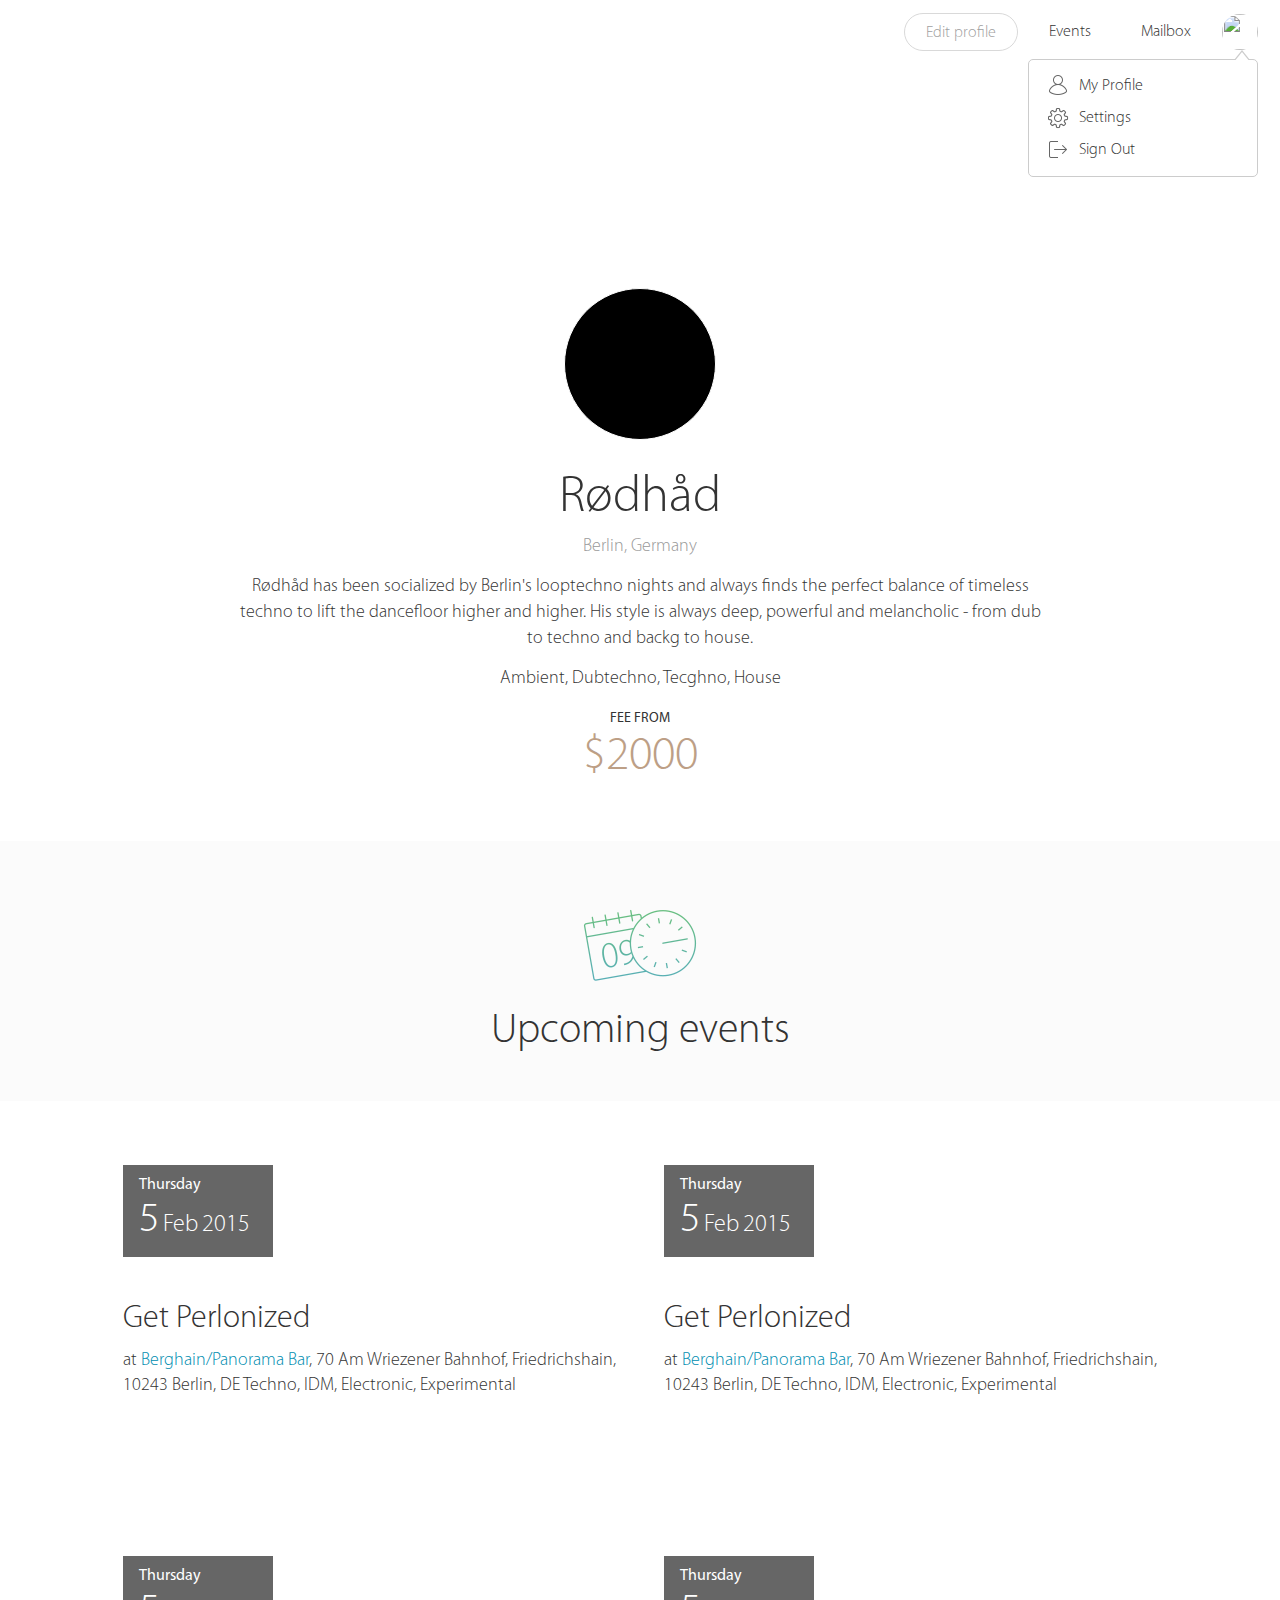
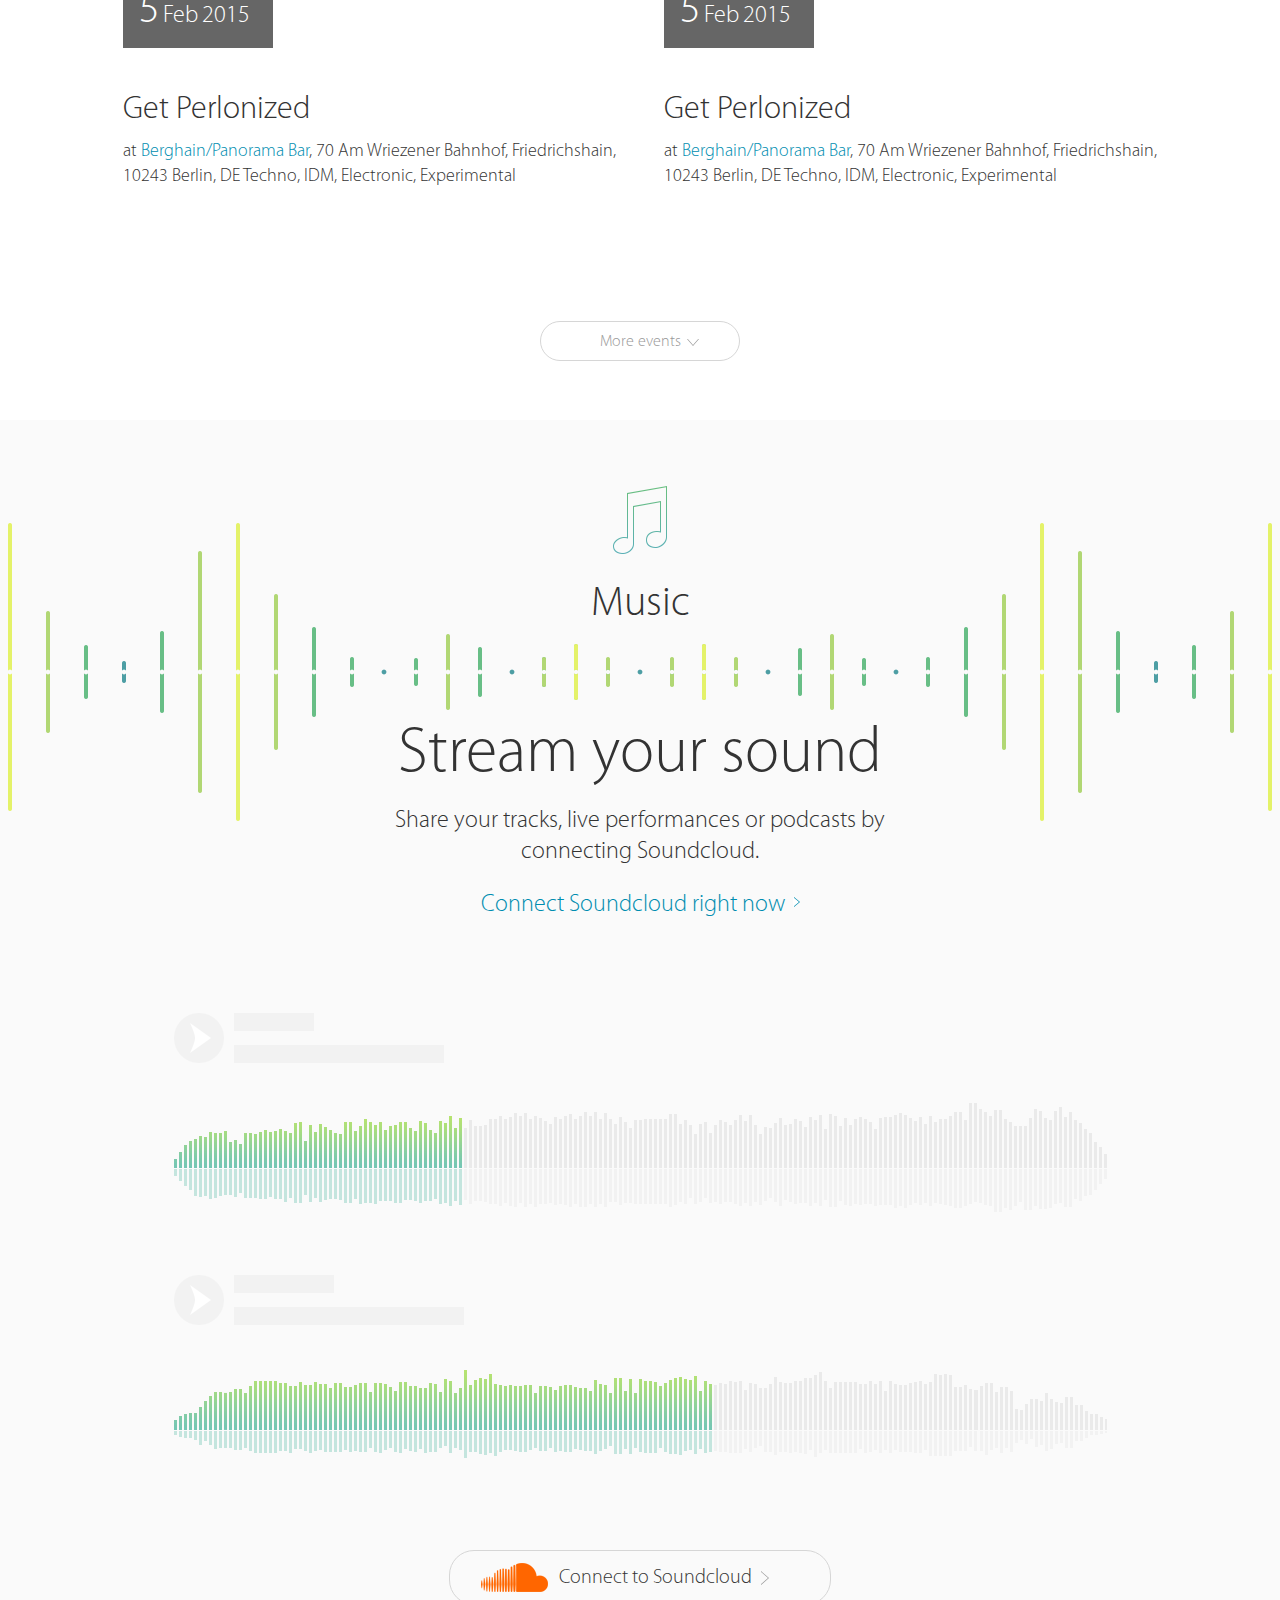
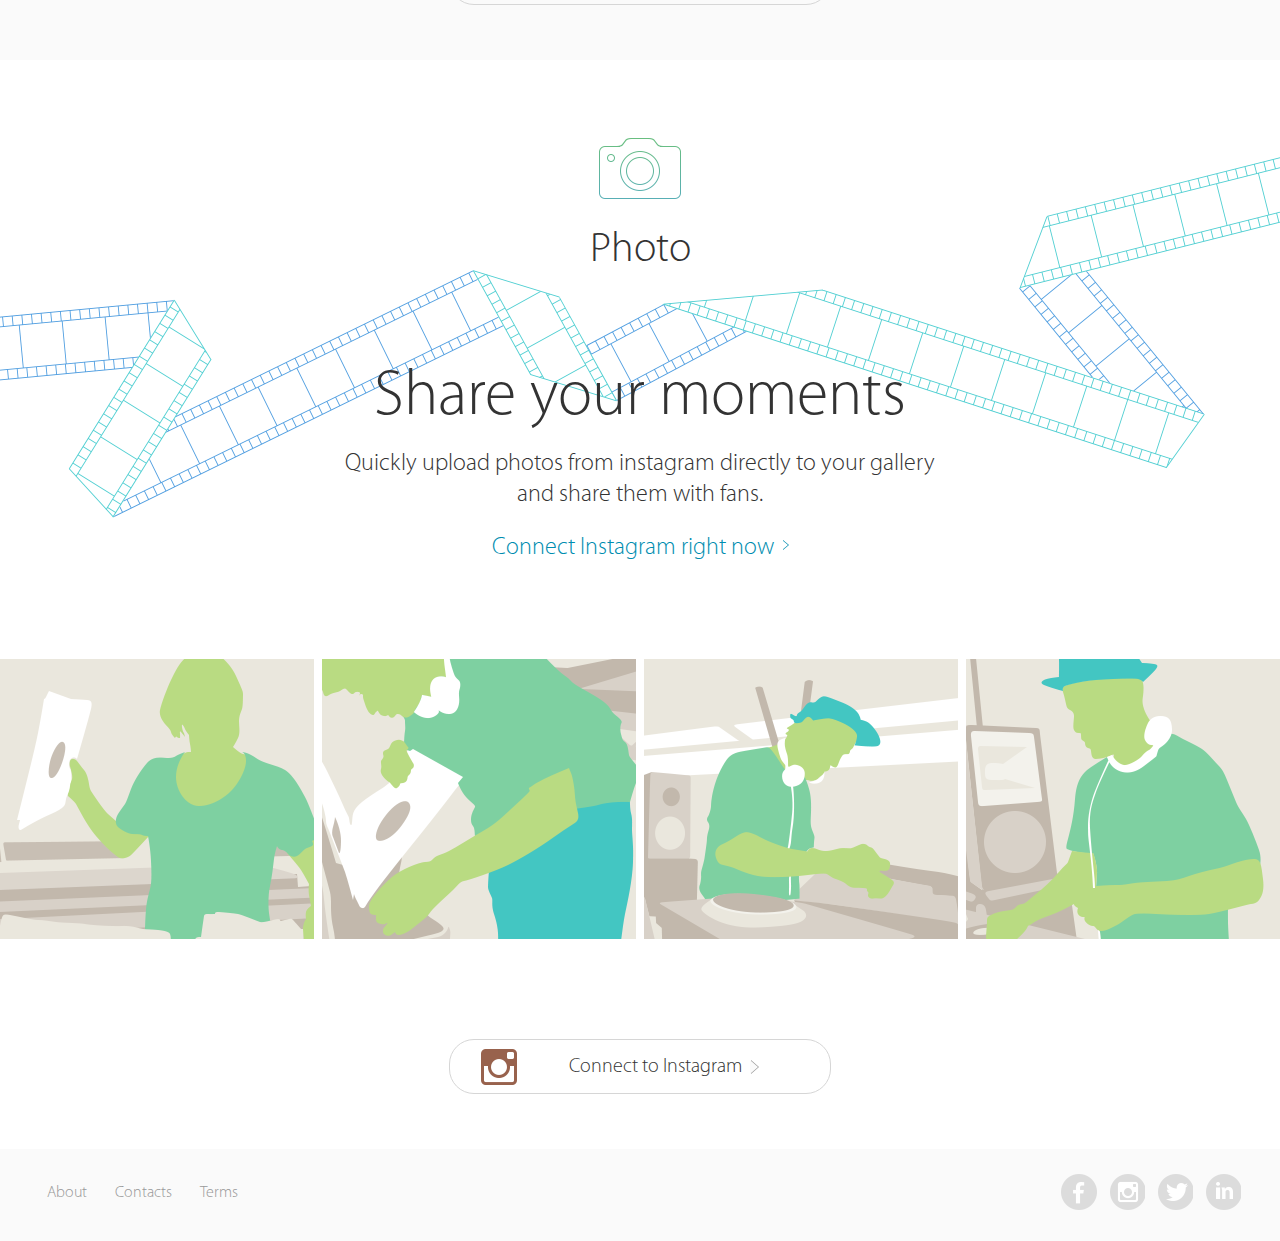
==== profile.html @ 7740e6a6 "Add all files" ====
<!DOCTYPE html>
<html lang="en">
<head>
  <meta charset="utf-8" />
  <meta name="viewport" content="width=device-width, initial-scale=1, maximum-scale=1.0, user-scalable=no" />
  <meta name="apple-mobile-web-app-capable" content="yes" />
  <meta http-equiv="x-ua-compatible" content="IE=edge" />

  <title>Partymaker</title>

  <link rel="stylesheet" href="bower_components/normalize-css/normalize.css" />
  <link rel="stylesheet" href="bower_components/tooltipster/css/tooltipster.css" />
  <link rel="stylesheet" href="bower_components/animate.css/animate.css" />
  <link rel="stylesheet" href="bower_components/jquery-ui/themes/base/jquery-ui.css" />
  <link rel="stylesheet" href="bower_components/slick-carousel/slick/slick.css" />

  <link rel="stylesheet" href="fonts/fonts.css" />
  <link rel="stylesheet" href="css/styles.css" />

  <script src="bower_components/jquery/dist/jquery.min.js"></script>
  <script src="bower_components/tooltipster/js/jquery.tooltipster.min.js"></script>
  <script src="bower_components/jquery-ui/jquery-ui.min.js"></script>
  <script src="bower_components/jquery-ui-touch-punch/jquery.ui.touch-punch.min.js"></script>
  <script src="bower_components/slick-carousel/slick/slick.min.js"></script>
  <script src="vendor/js/jquery.event.move.js"></script>
  <script src="js/jquery.twentytwenty.js"></script>

  <script src="js/checkbox.js"></script>
  <script src="js/partials/profile.js"></script>
  <script src="js/script.js"></script>
</head>
<body>
  <div class="actions actions__profile">
    <a href="#" class="actions__button actions__button--edit">Edit profile</a>
    <a href="#" class="actions__button actions__button--events">Events</a>
    <a href="#" class="actions__button actions__button--mailbox">Mailbox</a>
    <div class="account">
      <a href="#"><img src="http://i.huffpost.com/gen/2233702/images/o-GRUMPY-CAT-facebook.jpg" alt="" class="account__photo" /></a>
      <ul class="account__dropdown">
        <li><a href="#" class="account__dropdown-item my-profile">My Profile</a></li>
        <li><a href="#" class="account__dropdown-item settings">Settings</a></li>
        <li><a href="#" class="account__dropdown-item sign-out">Sign Out</a></li>
      </ul>
    </div>
  </div>
  <div class="profile-cover">
    <img src="http://i.huffpost.com/gen/2233702/images/o-GRUMPY-CAT-facebook.jpg" alt="" class="profile-cover__image" />
    <div class="profile-cover__photo">
      <img src="http://i.huffpost.com/gen/2233702/images/o-GRUMPY-CAT-facebook.jpg" alt="" />
    </div>
  </div>
  <div class="profile__info">
    <div class="name">Rødhåd</div>
    <div class="location">Berlin, Germany</div>
    <div class="description">Rødhåd has been socialized by Berlin's looptechno nights and always finds the perfect balance of timeless techno to lift the dancefloor higher and higher. His style is always deep, powerful and melancholic - from dub to techno and backg to house.</div>
    <div class="genre">Ambient, Dubtechno, Tecghno, House</div>
    <div class="fee">FEE FROM</div>
    <div class="price">$2000</div>
  </div>
  <div class="profile-events">
    <div class="title">Upcoming events</div>
    <div class="listings">
      <div class="listing">
        <div class="listing__cover">
          <img src="https://encrypted-tbn3.gstatic.com/images?q=tbn:ANd9GcT2D_DFuOXOf6hopZV4UORbP1K4Gta04ElCmtM1jOZPs9x3M8cx" alt="" />
          <div class="listing__date">
            <div class="day-name">Thursday</div>
            <div class="date">
              <span class="date__day">5</span>
              <span class="date__month">Feb</span>
              <span class="date__year">2015</span>
            </div>
          </div>
        </div>
        <div class="listing__title">Get Perlonized</div>
        <div class="listing__description">at <a href="#">Berghain/Panorama Bar</a>, 70 Am Wriezener Bahnhof, Friedrichshain, 10243 Berlin, DE Techno, IDM, Electronic, Experimental</div>
      </div>
      <div class="listing">
        <div class="listing__cover">
          <img src="https://encrypted-tbn3.gstatic.com/images?q=tbn:ANd9GcT2D_DFuOXOf6hopZV4UORbP1K4Gta04ElCmtM1jOZPs9x3M8cx" alt="" />
          <div class="listing__date">
            <div class="day-name">Thursday</div>
            <div class="date">
              <span class="date__day">5</span>
              <span class="date__month">Feb</span>
              <span class="date__year">2015</span>
            </div>
          </div>
        </div>
        <div class="listing__title">Get Perlonized</div>
        <div class="listing__description">at <a href="#">Berghain/Panorama Bar</a>, 70 Am Wriezener Bahnhof, Friedrichshain, 10243 Berlin, DE Techno, IDM, Electronic, Experimental</div>
      </div>
      <div class="listing">
        <div class="listing__cover">
          <img src="https://encrypted-tbn3.gstatic.com/images?q=tbn:ANd9GcT2D_DFuOXOf6hopZV4UORbP1K4Gta04ElCmtM1jOZPs9x3M8cx" alt="" />
          <div class="listing__date">
            <div class="day-name">Thursday</div>
            <div class="date">
              <span class="date__day">5</span>
              <span class="date__month">Feb</span>
              <span class="date__year">2015</span>
            </div>
          </div>
        </div>
        <div class="listing__title">Get Perlonized</div>
        <div class="listing__description">at <a href="#">Berghain/Panorama Bar</a>, 70 Am Wriezener Bahnhof, Friedrichshain, 10243 Berlin, DE Techno, IDM, Electronic, Experimental</div>
      </div>
      <div class="listing">
        <div class="listing__cover">
          <img src="https://encrypted-tbn3.gstatic.com/images?q=tbn:ANd9GcT2D_DFuOXOf6hopZV4UORbP1K4Gta04ElCmtM1jOZPs9x3M8cx" alt="" />
          <div class="listing__date">
            <div class="day-name">Thursday</div>
            <div class="date">
              <span class="date__day">5</span>
              <span class="date__month">Feb</span>
              <span class="date__year">2015</span>
            </div>
          </div>
        </div>
        <div class="listing__title">Get Perlonized</div>
        <div class="listing__description">at <a href="#">Berghain/Panorama Bar</a>, 70 Am Wriezener Bahnhof, Friedrichshain, 10243 Berlin, DE Techno, IDM, Electronic, Experimental</div>
      </div>
    </div>
    <a href="#" class="more">More events <i></i></a>
  </div>
  <div class="profile-music profile-music--empty">
    <div class="title">Music</div>
    <div class="soundcloud">
      <img src="images/pictures/cloud-demo.png" alt="" class="soundcloud__demo" />
      <img src="images/pictures/cloud-demo.png" alt="" class="soundcloud__demo" />
      <img src="images/pictures/cloud-demo.png" alt="" class="soundcloud__demo" />
      <a href="#" class="more">More sound <i></i></a>
    </div>
    <div class="cloud">
      <div class="cloud__title">Stream your sound</div>
      <div class="cloud__description">Share your tracks, live performances or podcasts by connecting Soundcloud.</div>
      <a href="#" class="cloud__link">Connect Soundcloud right now</a>
      <div class="cloud__track cloud__track--1"></div>
      <div class="cloud__track cloud__track--2" style="margin-top: 63px;"></div>
      <a href="#" class="connect">Connect to Soundcloud <i></i></a>
    </div>
  </div>
  <div class="profile-photo profile-photo--empty">
    <div class="title">Photo</div>
    <div class="cloud__slider cloud__slider--full">
      <div class="cloud__slider-item"><img src="http://i.huffpost.com/gen/2233702/images/o-GRUMPY-CAT-facebook.jpg" alt=""></div>
      <div class="cloud__slider-item"><img src="https://encrypted-tbn3.gstatic.com/images?q=tbn:ANd9GcT2D_DFuOXOf6hopZV4UORbP1K4Gta04ElCmtM1jOZPs9x3M8cx" alt=""></div>
      <div class="cloud__slider-item"><img src="http://i.huffpost.com/gen/2233702/images/o-GRUMPY-CAT-facebook.jpg" alt=""></div>
      <div class="cloud__slider-item"><img src="https://encrypted-tbn3.gstatic.com/images?q=tbn:ANd9GcT2D_DFuOXOf6hopZV4UORbP1K4Gta04ElCmtM1jOZPs9x3M8cx" alt=""></div>
    </div>
    <div class="cloud">
      <div class="cloud__title">Share your moments</div>
      <div class="cloud__description">Quickly upload photos from instagram directly to your gallery and share them with fans.</div>
      <a href="#" class="cloud__link">Connect Instagram right now</a>
      <div class="cloud__slider">
        <div class="cloud__slider-item"><img src="images/pictures/profile-photo-1.png" alt=""></div>
        <div class="cloud__slider-item"><img src="images/pictures/profile-photo-2.png" alt=""></div>
        <div class="cloud__slider-item"><img src="images/pictures/profile-photo-3.png" alt=""></div>
        <div class="cloud__slider-item"><img src="images/pictures/profile-photo-4.png" alt=""></div>
      </div>
      <a href="#" class="connect">Connect to Instagram <i></i></a>
    </div>
  </div>
  <div class="footer">
    <div class="footer__inner">
      <ul class="footer__nav">
        <li><a href="#">About</a></li>
        <li><a href="#">Contacts</a></li>
        <li><a href="#">Terms</a></li>
      </ul>
      <ul class="footer__socials">
        <li><a href="#" class="social social--facebook"></a></li>
        <li><a href="#" class="social social--instagram"></a></li>
        <li><a href="#" class="social social--twitter"></a></li>
        <li><a href="#" class="social social--linkedin"></a></li>
      </ul>
    </div>
  </div>
</body>
</html>
---- bower_components/tooltipster/css/tooltipster.css ----
/* This is the default Tooltipster theme (feel free to modify or duplicate and create multiple themes!): */
.tooltipster-default {
	border-radius: 5px; 
	border: 2px solid #000;
	background: #4c4c4c;
	color: #fff;
}

/* Use this next selector to style things like font-size and line-height: */
.tooltipster-default .tooltipster-content {
	font-family: Arial, sans-serif;
	font-size: 14px;
	line-height: 16px;
	padding: 8px 10px;
	overflow: hidden;
}

/* This next selector defines the color of the border on the outside of the arrow. This will automatically match the color and size of the border set on the main tooltip styles. Set display: none; if you would like a border around the tooltip but no border around the arrow */
.tooltipster-default .tooltipster-arrow .tooltipster-arrow-border {
	/* border-color: ... !important; */
}


/* If you're using the icon option, use this next selector to style them */
.tooltipster-icon {
	cursor: help;
	margin-left: 4px;
}








/* This is the base styling required to make all Tooltipsters work */
.tooltipster-base {
	padding: 0;
	font-size: 0;
	line-height: 0;
	position: absolute;
	left: 0;
	top: 0;
	z-index: 9999999;
	pointer-events: none;
	width: auto;
	overflow: visible;
}
.tooltipster-base .tooltipster-content {
	overflow: hidden;
}


/* These next classes handle the styles for the little arrow attached to the tooltip. By default, the arrow will inherit the same colors and border as what is set on the main tooltip itself. */
.tooltipster-arrow {
	display: block;
	text-align: center;
	width: 100%;
	height: 100%;
	position: absolute;
	top: 0;
	left: 0;
	z-index: -1;
}
.tooltipster-arrow span, .tooltipster-arrow-border {
	display: block;
	width: 0; 
	height: 0;
	position: absolute;
}
.tooltipster-arrow-top span, .tooltipster-arrow-top-right span, .tooltipster-arrow-top-left span {
	border-left: 8px solid transparent !important;
	border-right: 8px solid transparent !important;
	border-top: 8px solid;
	bottom: -7px;
}
.tooltipster-arrow-top .tooltipster-arrow-border, .tooltipster-arrow-top-right .tooltipster-arrow-border, .tooltipster-arrow-top-left .tooltipster-arrow-border {
	border-left: 9px solid transparent !important;
	border-right: 9px solid transparent !important;
	border-top: 9px solid;
	bottom: -7px;
}

.tooltipster-arrow-bottom span, .tooltipster-arrow-bottom-right span, .tooltipster-arrow-bottom-left span {
	border-left: 8px solid transparent !important;
	border-right: 8px solid transparent !important;
	border-bottom: 8px solid;
	top: -7px;
}
.tooltipster-arrow-bottom .tooltipster-arrow-border, .tooltipster-arrow-bottom-right .tooltipster-arrow-border, .tooltipster-arrow-bottom-left .tooltipster-arrow-border {
	border-left: 9px solid transparent !important;
	border-right: 9px solid transparent !important;
	border-bottom: 9px solid;
	top: -7px;
}
.tooltipster-arrow-top span, .tooltipster-arrow-top .tooltipster-arrow-border, .tooltipster-arrow-bottom span, .tooltipster-arrow-bottom .tooltipster-arrow-border {
	left: 0;
	right: 0;
	margin: 0 auto;
}
.tooltipster-arrow-top-left span, .tooltipster-arrow-bottom-left span {
	left: 6px;
}
.tooltipster-arrow-top-left .tooltipster-arrow-border, .tooltipster-arrow-bottom-left .tooltipster-arrow-border {
	left: 5px;
}
.tooltipster-arrow-top-right span,  .tooltipster-arrow-bottom-right span {
	right: 6px;
}
.tooltipster-arrow-top-right .tooltipster-arrow-border, .tooltipster-arrow-bottom-right .tooltipster-arrow-border {
	right: 5px;
}
.tooltipster-arrow-left span, .tooltipster-arrow-left .tooltipster-arrow-border {
	border-top: 8px solid transparent !important;
	border-bottom: 8px solid transparent !important; 
	border-left: 8px solid;
	top: 50%;
	margin-top: -7px;
	right: -7px;
}
.tooltipster-arrow-left .tooltipster-arrow-border {
	border-top: 9px solid transparent !important;
	border-bottom: 9px solid transparent !important; 
	border-left: 9px solid;
	margin-top: -8px;
}
.tooltipster-arrow-right span, .tooltipster-arrow-right .tooltipster-arrow-border {
	border-top: 8px solid transparent !important;
	border-bottom: 8px solid transparent !important; 
	border-right: 8px solid;
	top: 50%;
	margin-top: -7px;
	left: -7px;
}
.tooltipster-arrow-right .tooltipster-arrow-border {
	border-top: 9px solid transparent !important;
	border-bottom: 9px solid transparent !important; 
	border-right: 9px solid;
	margin-top: -8px;
}


/* Some CSS magic for the awesome animations - feel free to make your own custom animations and reference it in your Tooltipster settings! */

.tooltipster-fade {
	opacity: 0;
	-webkit-transition-property: opacity;
	-moz-transition-property: opacity;
	-o-transition-property: opacity;
	-ms-transition-property: opacity;
	transition-property: opacity;
}
.tooltipster-fade-show {
	opacity: 1;
}

.tooltipster-grow {
	-webkit-transform: scale(0,0);
	-moz-transform: scale(0,0);
	-o-transform: scale(0,0);
	-ms-transform: scale(0,0);
	transform: scale(0,0);
	-webkit-transition-property: -webkit-transform;
	-moz-transition-property: -moz-transform;
	-o-transition-property: -o-transform;
	-ms-transition-property: -ms-transform;
	transition-property: transform;
	-webkit-backface-visibility: hidden;
}
.tooltipster-grow-show {
	-webkit-transform: scale(1,1);
	-moz-transform: scale(1,1);
	-o-transform: scale(1,1);
	-ms-transform: scale(1,1);
	transform: scale(1,1);
	-webkit-transition-timing-function: cubic-bezier(0.175, 0.885, 0.320, 1);
	-webkit-transition-timing-function: cubic-bezier(0.175, 0.885, 0.320, 1.15); 
	-moz-transition-timing-function: cubic-bezier(0.175, 0.885, 0.320, 1.15); 
	-ms-transition-timing-function: cubic-bezier(0.175, 0.885, 0.320, 1.15); 
	-o-transition-timing-function: cubic-bezier(0.175, 0.885, 0.320, 1.15); 
	transition-timing-function: cubic-bezier(0.175, 0.885, 0.320, 1.15);
}

.tooltipster-swing {
	opacity: 0;
	-webkit-transform: rotateZ(4deg);
	-moz-transform: rotateZ(4deg);
	-o-transform: rotateZ(4deg);
	-ms-transform: rotateZ(4deg);
	transform: rotateZ(4deg);
	-webkit-transition-property: -webkit-transform, opacity;
	-moz-transition-property: -moz-transform;
	-o-transition-property: -o-transform;
	-ms-transition-property: -ms-transform;
	transition-property: transform;
}
.tooltipster-swing-show {
	opacity: 1;
	-webkit-transform: rotateZ(0deg);
	-moz-transform: rotateZ(0deg);
	-o-transform: rotateZ(0deg);
	-ms-transform: rotateZ(0deg);
	transform: rotateZ(0deg);
	-webkit-transition-timing-function: cubic-bezier(0.230, 0.635, 0.495, 1);
	-webkit-transition-timing-function: cubic-bezier(0.230, 0.635, 0.495, 2.4); 
	-moz-transition-timing-function: cubic-bezier(0.230, 0.635, 0.495, 2.4); 
	-ms-transition-timing-function: cubic-bezier(0.230, 0.635, 0.495, 2.4); 
	-o-transition-timing-function: cubic-bezier(0.230, 0.635, 0.495, 2.4); 
	transition-timing-function: cubic-bezier(0.230, 0.635, 0.495, 2.4);
}

.tooltipster-fall {
	top: 0;
	-webkit-transition-property: top;
	-moz-transition-property: top;
	-o-transition-property: top;
	-ms-transition-property: top;
	transition-property: top;
	-webkit-transition-timing-function: cubic-bezier(0.175, 0.885, 0.320, 1);
	-webkit-transition-timing-function: cubic-bezier(0.175, 0.885, 0.320, 1.15); 
	-moz-transition-timing-function: cubic-bezier(0.175, 0.885, 0.320, 1.15); 
	-ms-transition-timing-function: cubic-bezier(0.175, 0.885, 0.320, 1.15); 
	-o-transition-timing-function: cubic-bezier(0.175, 0.885, 0.320, 1.15); 
	transition-timing-function: cubic-bezier(0.175, 0.885, 0.320, 1.15); 
}
.tooltipster-fall-show {
}
.tooltipster-fall.tooltipster-dying {
	-webkit-transition-property: all;
	-moz-transition-property: all;
	-o-transition-property: all;
	-ms-transition-property: all;
	transition-property: all;
	top: 0px !important;
	opacity: 0;
}

.tooltipster-slide {
	left: -40px;
	-webkit-transition-property: left;
	-moz-transition-property: left;
	-o-transition-property: left;
	-ms-transition-property: left;
	transition-property: left;
	-webkit-transition-timing-function: cubic-bezier(0.175, 0.885, 0.320, 1);
	-webkit-transition-timing-function: cubic-bezier(0.175, 0.885, 0.320, 1.15); 
	-moz-transition-timing-function: cubic-bezier(0.175, 0.885, 0.320, 1.15); 
	-ms-transition-timing-function: cubic-bezier(0.175, 0.885, 0.320, 1.15); 
	-o-transition-timing-function: cubic-bezier(0.175, 0.885, 0.320, 1.15); 
	transition-timing-function: cubic-bezier(0.175, 0.885, 0.320, 1.15);
}
.tooltipster-slide.tooltipster-slide-show {
}
.tooltipster-slide.tooltipster-dying {
	-webkit-transition-property: all;
	-moz-transition-property: all;
	-o-transition-property: all;
	-ms-transition-property: all;
	transition-property: all;
	left: 0px !important;
	opacity: 0;
}


/* CSS transition for when contenting is changing in a tooltip that is still open. The only properties that will NOT transition are: width, height, top, and left */
.tooltipster-content-changing {
	opacity: 0.5;
	-webkit-transform: scale(1.1, 1.1);
	-moz-transform: scale(1.1, 1.1);
	-o-transform: scale(1.1, 1.1);
	-ms-transform: scale(1.1, 1.1);
	transform: scale(1.1, 1.1);
}
---- fonts/fonts.css ----
@font-face {
  font-family: 'MyriadPro-Semibold';
  src: url('MyriadPro-Semibold/MyriadPro-Semibold.eot?#iefix') format('embedded-opentype'),  
      url('MyriadPro-Semibold/MyriadPro-Semibold.otf')  format('opentype'),
      url('MyriadPro-Semibold/MyriadPro-Semibold.woff') format('woff'), 
      url('MyriadPro-Semibold/MyriadPro-Semibold.ttf')  format('truetype'), 
      url('MyriadPro-Semibold/MyriadPro-Semibold.svg#MyriadPro-Semibold') format('svg');
  font-weight: normal;
  font-style: normal;
}

@font-face {
  font-family: 'MyriadPro-Regular';
  src: url('MyriadPro-Regular/MyriadPro-Regular.eot?#iefix') format('embedded-opentype'),  
      url('MyriadPro-Regular/MyriadPro-Regular.otf')  format('opentype'),
      url('MyriadPro-Regular/MyriadPro-Regular.woff') format('woff'), 
      url('MyriadPro-Regular/MyriadPro-Regular.ttf')  format('truetype'), 
      url('MyriadPro-Regular/MyriadPro-Regular.svg#MyriadPro-Regular') format('svg');
  font-weight: normal;
  font-style: normal;
}

@font-face {
  font-family: 'MyriadPro-Light';
  src: url('MyriadPro-Light/MyriadPro-Light.eot?#iefix') format('embedded-opentype'),  
      url('MyriadPro-Light/MyriadPro-Light.otf')  format('opentype'),
      url('MyriadPro-Light/MyriadPro-Light.woff') format('woff'), 
      url('MyriadPro-Light/MyriadPro-Light.ttf')  format('truetype'), 
      url('MyriadPro-Light/MyriadPro-Light.svg#MyriadPro-Light') format('svg');
  font-weight: normal;
  font-style: normal;
}

@font-face {
  font-family: 'MyriadPro-Bold';
  src: url('MyriadPro-Bold/MyriadPro-Bold.eot?#iefix') format('embedded-opentype'),  
      url('MyriadPro-Bold/MyriadPro-Bold.otf')  format('opentype'),
      url('MyriadPro-Bold/MyriadPro-Bold.woff') format('woff'), 
      url('MyriadPro-Bold/MyriadPro-Bold.ttf')  format('truetype'), 
      url('MyriadPro-Bold/MyriadPro-Bold.svg#MyriadPro-Bold') format('svg');
  font-weight: normal;
  font-style: normal;
}

@font-face {
  font-family: 'MyriadPro-Ultralight';
  src: url('MyriadPro-Ultralight/MyriadPro-Ultralight.eot?#iefix') format('embedded-opentype'),  
      url('MyriadPro-Ultralight/MyriadPro-Ultralight.woff') format('woff'), 
      url('MyriadPro-Ultralight/MyriadPro-Ultralight.ttf')  format('truetype'), 
      url('MyriadPro-Ultralight/MyriadPro-Ultralight.svg#MyriadPro-Ultralight') format('svg');
  font-weight: normal;
  font-style: normal;
}
---- css/styles.css ----
/* Font style variables */
* {
  -webkit-box-sizing: border-box;
  -moz-box-sizing: border-box;
  box-sizing: border-box; }

*:before, *:after {
  -webkit-box-sizing: inherit;
  -moz-box-sizing: inherit;
  box-sizing: inherit; }

html,
body {
  font-size: 13px;
  font-family: "MyriadPro-Regular";
  color: #333;
  height: 100%; }

h1, h2, h3, h4, h5, h6, p {
  font-weight: normal;
  margin: 0; }

a {
  text-decoration: none;
  color: inherit; }

a:hover {
  text-decoration: underline; }

img {
  display: block;
  max-width: 100%;
  border: 0; }

input[type="text"],
input[type="password"],
input[type="email"],
input[type="number"],
input[type="tel"],
button,
input[type="submit"],
input[type="reset"],
textarea {
  border: 0;
  background: transparent;
  border-radius: 0;
  /* Eliminate border-radius on mobile devices */
  padding: 0;
  resize: none;
  width: 100%;
  color: #333; }
  input[type="text"]:focus,
  input[type="password"]:focus,
  input[type="email"]:focus,
  input[type="number"]:focus,
  input[type="tel"]:focus,
  button:focus,
  input[type="submit"]:focus,
  input[type="reset"]:focus,
  textarea:focus {
    outline: none;
    box-shadow: none; }

::-webkit-input-placeholder {
  color: #bbb; }

:-moz-placeholder {
  color: #bbb;
  opacity: 1; }

::-moz-placeholder {
  color: #bbb;
  opacity: 1; }

:-ms-input-placeholder {
  color: #bbb; }

:-moz-ui-invalid:not(output) {
  box-shadow: none; }

.wrapper {
  min-height: 100%;
  height: auto !important;
  padding-bottom: 44px;
  height: 100%; }
  @media (min-width: 768px) {
    .wrapper {
      padding-bottom: 100px; } }
  @media (min-width: 1025px) {
    .wrapper {
      padding-bottom: 110px; } }

@media (min-width: 1025px) {
  .listings {
    padding: 0 92px; } }
@media (min-width: 1440px) {
  .listings {
    padding: 0 116px; } }

.listing {
  text-align: center;
  padding-bottom: 41px;
  font-size: 0; }
  @media (min-width: 768px) {
    .listing {
      float: left;
      width: 50%;
      text-align: left;
      padding-bottom: 0;
      padding: 0 17px; }
      .tabs__content--events .listing {
        min-height: 541px; }
      .tabs__content--artists .listing {
        min-height: 512px; } }
  @media (min-width: 1025px) {
    .listing {
      padding: 0 24px; }
      .listing .tabs__content--events, .tabs__content--artists .listing {
        min-height: 540px; } }
  @media (min-width: 1440px) {
    .tabs__content--artists .listing {
      width: 25%; } }
  .listing .listing__cover {
    position: relative;
    height: 280px;
    overflow: hidden; }
    .listing .listing__cover img {
      width: 100%;
      height: auto;
      position: absolute;
      z-index: 0; }
    @media (min-width: 768px) {
      .listing .listing__cover {
        height: 180px; } }
    .listing .listing__cover .listing__date {
      z-index: 1;
      background: rgba(0, 0, 0, 0.6);
      position: absolute;
      font-size: 16px;
      color: #fff;
      left: 0;
      bottom: 24px;
      padding: 11px 16px;
      text-align: left;
      min-width: 150px; }
      @media (min-width: 1440px) {
        .listing .listing__cover .listing__date {
          font-size: 14px; } }
      .listing .listing__cover .listing__date .date {
        font-family: "MyriadPro-Light"; }
        .listing .listing__cover .listing__date .date .date__day {
          font-size: 42px; }
        .listing .listing__cover .listing__date .date .date__month,
        .listing .listing__cover .listing__date .date .date__year {
          font-size: 24px; }
  .listing .listing__title {
    font-size: 32px;
    font-family: "MyriadPro-Light";
    padding: 19px 0 0; }
    @media (min-width: 1440px) {
      .listing .listing__title {
        font-size: 42px; } }
  .listing .listing__description {
    font-size: 18px;
    font-family: "MyriadPro-Light";
    padding: 11px 20px;
    line-height: 25px; }
    .listing .listing__description a {
      color: #008db0; }
    @media (min-width: 768px) {
      .listing .listing__description {
        padding: 11px 0; } }
  .listing .listing__fee {
    font-size: 14px;
    text-transform: uppercase;
    color: #666;
    margin-top: 10px; }
  .listing .listing__price {
    display: block;
    font-size: 30px;
    font-family: "MyriadPro-Light";
    color: #bd9f86; }
  .listing .listing__button {
    display: inline-block;
    color: #fff;
    font-size: 18px;
    background: #68be80;
    -webkit-border-radius: 25px;
    -moz-border-radius: 25px;
    -ms-border-radius: 25px;
    border-radius: 25px;
    padding: 0 24px;
    height: 42px;
    line-height: 42px;
    margin-top: 16px; }
  .listing .listibg__available {
    color: #f69100;
    font-size: 18px;
    font-family: "MyriadPro-Light";
    margin-top: 20px; }
    .listing .listibg__available:before {
      display: inline-block;
      content: "";
      background: url("../images/icons/icon-clock.png") no-repeat;
      width: 13px;
      height: 12px;
      margin-right: 10px; }

.form__line {
  border-bottom: 1px solid transparent;
  border-top: 1px solid transparent;
  position: relative; }
  .form__line.animate-1 {
    -webkit-animation-duration: 1s; }
  .form__line.animate-2 {
    -webkit-animation-duration: 1.5s; }
  .form__line.animate-3 {
    -webkit-animation-duration: 2s; }
  .form__line.animate-4 {
    -webkit-animation-duration: 2.5s; }
  .form__line.animate-5 {
    -webkit-animation-duration: 3s; }
  .form__line .form__line-inner {
    padding: 0 15px;
    height: 76px;
    display: table;
    width: 100%;
    font-family: "MyriadPro-Light";
    max-width: 780px;
    margin: 0 auto;
    position: relative; }
    .form__line .form__line-inner:before {
      content: "";
      display: block;
      height: 1px;
      background: #d6d6d6;
      width: 100%;
      left: 0;
      top: -2px;
      position: absolute; }
    @media (min-width: 768px) {
      .form__line .form__line-inner {
        height: 101px;
        padding: 0; } }
  .form__line:last-of-type .form__line-inner:after {
    content: "";
    display: block;
    height: 1px;
    background: #d6d6d6;
    width: 100%;
    left: 0;
    bottom: 1px;
    position: absolute; }
  .form__line--range .form__line-inner {
    display: block;
    padding-top: 20px; }
    .form__line--range .form__line-inner .form__section {
      display: block;
      width: 100%;
      padding: 0; }
    .form__line--range .form__line-inner .form__range {
      margin-top: 20px;
      width: 100%; }
    .form__line--range .form__line-inner .range-labels {
      margin-top: 20px;
      padding-bottom: 15px;
      font-size: 14px; }
      .form__line--range .form__line-inner .range-labels::after {
        clear: both;
        content: "";
        display: table; }
      .form__line--range .form__line-inner .range-labels .range-label--left {
        float: left;
        display: block; }
      .form__line--range .form__line-inner .range-labels .range-label--right {
        float: right;
        display: block; }
      .form__line--range .form__line-inner .range-labels .currency {
        color: #70cb97; }
        @media (min-width: 768px) {
          .form__line--range .form__line-inner .range-labels .currency {
            color: #333; } }
  @media (min-width: 768px) {
    .form__line--range .form__line-inner {
      display: table;
      padding-top: 0; }
      .form__line--range .form__line-inner .form__section {
        display: table-cell; }
        .form__line--range .form__line-inner .form__section--label {
          width: 38%; }
        .form__line--range .form__line-inner .form__section--input {
          padding-top: 27px; } }
  .form__line .tooltip {
    position: absolute;
    right: 16px; }
    @media (min-width: 768px) {
      .form__line .tooltip {
        position: relative;
        right: 0;
        top: 3px;
        margin-left: 10px; } }
  .form__line .form__section {
    display: table-cell;
    vertical-align: middle; }
    .form__line .form__section--label {
      width: 33.4%;
      padding-right: 10px; }
      @media (min-width: 768px) {
        .form__line .form__section--label {
          width: 38%; } }
    .form__line .form__section--input {
      width: 60%;
      padding-right: 20px; }
    .form__line .form__section--done {
      width: 6.6%; }
      @media (min-width: 768px) {
        .form__line .form__section--done {
          width: 2%; } }
  .form__line .form__label {
    color: #666;
    text-transform: uppercase; }
    @media (min-width: 768px) {
      .form__line .form__label {
        font-size: 14px; }
        .form__line .form__label[for="phone"], .form__line .form__label[for="email"], .form__line .form__label[for="password"] {
          padding: 20px 0 20px 60px; }
        .form__line .form__label[for="phone"] {
          background: url("../images/icons/icon-phone.png") no-repeat 10px 38%; }
          .form__line .form__label[for="phone"]:after {
            content: " number"; }
        .form__line .form__label[for="email"] {
          background: url("../images/icons/icon-envelope.png") no-repeat 3px 47%; }
        .form__line .form__label[for="password"] {
          background: url("../images/icons/icon-lock.png") no-repeat 7px 46%; } }
  .form__line .form__input {
    font-size: 17px;
    font-family: "MyriadPro-Ultralight"; }
    @media (min-width: 768px) {
      .form__line .form__input {
        font-size: 32px; } }
  .form__line .form__done {
    width: 18px;
    height: 18px;
    background: url("../images/icons/icon-done-2x.png") no-repeat;
    background-size: 18px 18px;
    display: none; }
    @media (min-width: 768px) {
      .form__line .form__done {
        width: 30px;
        height: 30px;
        background: url("../images/icons/icon-done-768.png") no-repeat; } }
  .form__line .form__error {
    color: #fff;
    font-size: 11px;
    display: none; }
  .form__line--hightlight {
    box-shadow: 0px 0px 15px 0px rgba(0, 0, 0, 0.09);
    border-bottom: 1px solid #d6d6d6;
    border-top: 1px solid #d6d6d6;
    z-index: 1; }
    .form__line--hightlight .form__line-inner:before,
    .form__line--hightlight .form__line-inner:after {
      display: none !important; }
  .form__line--error {
    background: #e62f17;
    border-bottom: 1px solid #e62f17;
    border-top: 1px solid #e62f17; }
    .form__line--error .form__line-inner:before,
    .form__line--error .form__line-inner:after {
      display: none !important; }
    .form__line--error .form__label {
      color: #fff; }
      @media (min-width: 768px) {
        .form__line--error .form__label[for="phone"] {
          background: url("../images/icons/icon-phone-white.png") no-repeat 10px 38%; }
        .form__line--error .form__label[for="email"] {
          background: url("../images/icons/icon-envelope-white.png") no-repeat 3px 47%; }
        .form__line--error .form__label[for="password"] {
          background: url("../images/icons/icon-lock-white.png") no-repeat 7px 46%; } }
    .form__line--error .form__error {
      display: block; }
      @media (min-width: 768px) {
        .form__line--error .form__error {
          font-size: 24px; } }
    .form__line--error .tooltip {
      background: url("../images/icons/icon-help-2x-white.png") no-repeat;
      background-size: 18px 18px; }
      @media (min-width: 768px) {
        .form__line--error .tooltip {
          background-size: 100% 100%; } }
    @media (min-width: 768px) {
      .form__line--error ::-webkit-input-placeholder {
        color: transparent; }
      .form__line--error :-moz-placeholder {
        color: transparent; }
      .form__line--error ::-moz-placeholder {
        color: transparent; }
      .form__line--error :-ms-input-placeholder {
        color: transparent; }
      .form__line--error .form__error {
        position: absolute;
        top: 38px;
        z-index: 0; }
      .form__line--error .form__input {
        position: relative;
        z-index: 1; }
      .form__line--error .form__input:focus + .form__error {
        display: none; } }
  .form__line--done .form__done {
    display: block; }
  .form__line--done .tooltip {
    display: none; }
    @media (min-width: 768px) {
      .form__line--done .tooltip {
        display: inline-block; } }

.form__file {
  cursor: pointer;
  position: relative;
  display: inline-block;
  vertical-align: top; }
  .form__file .form__file-hidden {
    position: absolute;
    height: 100%;
    width: 100%;
    overflow: hidden;
    left: 0; }
    .form__file .form__file-hidden input {
      position: absolute;
      left: 0;
      top: 0;
      width: 100%;
      height: 100%;
      transform: scale(20);
      letter-spacing: 10em;
      /* IE 9 fix */
      -ms-transform: scale(20);
      /* IE 9 fix */
      opacity: 0;
      cursor: pointer; }

.form__range {
  border: 0;
  border-radius: 0;
  height: 2px;
  background: #bbb; }
  .form__range .ui-slider-handle {
    -webkit-border-radius: 50%;
    -moz-border-radius: 50%;
    -ms-border-radius: 50%;
    border-radius: 50%;
    width: 20px;
    height: 20px;
    border: 1px solid #70cb97;
    background: #fff;
    top: -9px;
    touch-action: auto; }
    .form__range .ui-slider-handle:focus {
      outline: none; }
  .form__range .ui-slider-range {
    background: #70cb97; }

.checkbox {
  display: inline-block;
  vertical-align: top; }
  .checkbox .checkbox__control {
    width: 18px;
    height: 18px;
    background: url("../images/controls/checkbox-2x.png") no-repeat 0 -19px;
    background-size: 18px auto;
    overflow: hidden;
    display: inline-block;
    vertical-align: middle;
    margin: 0 7px 0 1px;
    cursor: pointer; }
    .checkbox .checkbox__control--checked {
      background-position: 0 0; }
    .checkbox .checkbox__control input {
      margin-left: -100px; }
    @media (min-width: 768px) {
      .checkbox .checkbox__control {
        width: 30px;
        height: 30px;
        background-size: 30px auto;
        background-position: 0 -33px; }
        .checkbox .checkbox__control--checked {
          background-position: 0 0; } }
  .checkbox .checkbox__label {
    display: inline-block;
    vertical-align: middle;
    font-size: 17px; }

.form__input.selectize-control {
  height: 78px; }
  @media (min-width: 768px) {
    .form__input.selectize-control {
      height: 100px; } }
  .form__input.selectize-control .selectize-input {
    height: 98%;
    line-height: 78px;
    padding: 0;
    font-size: 17px;
    border: 0;
    border-radius: 0;
    box-shadow: none;
    background: transparent; }
    .form__input.selectize-control .selectize-input.input-active {
      background: transparent; }
    @media (min-width: 768px) {
      .form__input.selectize-control .selectize-input {
        height: 99.4%;
        font-size: 32px;
        line-height: 100px; } }
    .form__input.selectize-control .selectize-input:after {
      display: none; }
    .form__input.selectize-control .selectize-input input {
      font-size: 17px; }
      @media (min-width: 768px) {
        .form__input.selectize-control .selectize-input input {
          font-size: 32px; } }
    .form__input.selectize-control .selectize-input.input-active {
      width: 112%; }
  .form__input.selectize-control .selectize-dropdown {
    padding: 11px 0;
    width: 208% !important;
    margin-left: -72%; }
    @media (min-width: 768px) {
      .form__input.selectize-control .selectize-dropdown {
        margin: 1px 0 0 -46px;
        width: 127% !important; } }
    .form__input.selectize-control .selectize-dropdown .selectize-dropdown-content {
      max-height: 117px; }
      @media (min-width: 768px) {
        .form__input.selectize-control .selectize-dropdown .selectize-dropdown-content {
          max-height: 200px; } }
    .form__input.selectize-control .selectize-dropdown .option {
      padding: 13px 46px; }

.sign-up {
  padding-bottom: 46px; }
  @media (min-width: 768px) {
    .sign-up {
      padding: 0; } }
  .sign-up--step-active {
    display: block; }

.header--sign-up {
  position: relative;
  padding: 10px;
  border-bottom: 1px solid #d6d6d6; }
  @media (min-width: 768px) {
    .header--sign-up {
      padding: 10px 15px; } }
  @media (min-width: 1025px) {
    .header--sign-up {
      width: 82%;
      margin: 0 auto;
      padding: 10px 0; } }
  .header--sign-up .cancel {
    font-family: "MyriadPro-Light";
    font-size: 18px;
    color: #000;
    position: absolute;
    height: 100%;
    opacity: .27; }
    @media (min-width: 768px) {
      .header--sign-up .cancel {
        font-size: 16px;
        font-family: "MyriadPro-Light";
        height: 40px;
        line-height: 40px; } }
  .header--sign-up p {
    text-align: center;
    font-size: 18px;
    font-family: "MyriadPro-Light"; }
    @media (min-width: 768px) {
      .header--sign-up p {
        font-size: 16px;
        height: 40px;
        line-height: 40px; } }

.sign-up__title {
  text-align: center;
  font-size: 30px;
  font-family: "MyriadPro-Light";
  margin-top: 30px; }
  @media (min-width: 768px) {
    .sign-up__title {
      font-size: 52px;
      margin: 30px 40px 0; } }

.sign-up__description {
  text-align: center;
  font-size: 14px;
  font-family: "MyriadPro-Light"; }
  @media (min-width: 768px) {
    .sign-up__description {
      font-size: 16px;
      color: #666;
      margin: 0 40px; } }

.footer--sign-up {
  border-top: 1px solid #a8a8a8;
  background: #f9f9f9;
  text-align: right;
  padding: 10px;
  position: relative;
  height: 44px;
  z-index: -1;
  margin-top: -44px; }
  @media (min-width: 768px) {
    .footer--sign-up {
      padding: 18px 40px;
      border: 0;
      height: 100px;
      margin-top: -100px; } }
  @media (min-width: 1025px) {
    .footer--sign-up {
      padding: 25px 9%;
      height: 110px;
      margin-top: -110px; } }
  .footer--sign-up .pagination {
    color: #008db0;
    font-size: 18px;
    display: block;
    position: absolute;
    font-family: "MyriadPro-Light";
    top: 10px; }
    .footer--sign-up .pagination--next {
      right: 10px; }
      @media (min-width: 768px) {
        .footer--sign-up .pagination--next {
          right: 70px; } }
      @media (min-width: 1025px) {
        .footer--sign-up .pagination--next {
          right: 11%; } }
    .footer--sign-up .pagination--prev {
      left: 10px; }
      @media (min-width: 768px) {
        .footer--sign-up .pagination--prev {
          left: 70px; } }
      @media (min-width: 1025px) {
        .footer--sign-up .pagination--prev {
          left: 11%; } }
    @media (min-width: 768px) {
      .footer--sign-up .pagination {
        color: #999;
        font-size: 16px;
        top: 18px; } }
  .footer--sign-up .pagination__name {
    display: none;
    position: absolute; }
    @media (min-width: 768px) {
      .footer--sign-up .pagination__name {
        color: #008db0;
        font-size: 32px;
        display: block;
        font-family: "MyriadPro-Light";
        top: 40px; }
        .footer--sign-up .pagination__name:after, .footer--sign-up .pagination__name:before {
          content: "";
          display: block;
          position: absolute;
          top: 50%;
          margin-top: -9px; }
        .footer--sign-up .pagination__name--next {
          right: 40px;
          padding-right: 26px; }
          .footer--sign-up .pagination__name--next:before {
            width: 0;
            height: 0;
            border-style: solid;
            border-width: 8.5px 0 8.5px 9px;
            border-color: transparent transparent transparent #008db0;
            right: 0; }
          .footer--sign-up .pagination__name--next:after {
            width: 0;
            height: 0;
            border-style: solid;
            border-width: 8.5px 0 8.5px 9px;
            border-color: transparent transparent transparent #f9f9f9;
            right: 2px; } }
    @media (min-width: 768px) and (min-width: 1025px) {
      .footer--sign-up .pagination__name--next {
        right: 9%; } }
    @media (min-width: 768px) {
        .footer--sign-up .pagination__name--prev {
          padding-left: 26px; }
          .footer--sign-up .pagination__name--prev:before {
            width: 0;
            height: 0;
            border-style: solid;
            border-width: 8.5px 9px 8.5px 0;
            border-color: transparent #008db0 transparent transparent;
            left: 0; }
          .footer--sign-up .pagination__name--prev:after {
            width: 0;
            height: 0;
            border-style: solid;
            border-width: 8.5px 9px 8.5px 0;
            border-color: transparent #f9f9f9 transparent transparent;
            left: 2px; } }
  .footer--sign-up .footer__get-started {
    font-size: 18px;
    color: #008db0;
    display: block;
    position: absolute;
    right: 10px; }
    @media (min-width: 768px) {
      .footer--sign-up .footer__get-started {
        font-size: 26px;
        color: #fff;
        position: absolute;
        right: 5%;
        background: #68be80;
        height: 60px;
        line-height: 60px;
        padding: 0 50px 0 30px;
        -webkit-border-radius: 30px;
        -moz-border-radius: 30px;
        -ms-border-radius: 30px;
        border-radius: 30px; }
        .footer--sign-up .footer__get-started:after, .footer--sign-up .footer__get-started:before {
          content: "";
          display: block;
          position: absolute;
          top: 50%;
          margin-top: -10px; }
        .footer--sign-up .footer__get-started:before {
          width: 0;
          height: 0;
          border-style: solid;
          border-width: 8.5px 0 8.5px 9px;
          border-color: transparent transparent transparent #fff;
          right: 30px; }
        .footer--sign-up .footer__get-started:after {
          width: 0;
          height: 0;
          border-style: solid;
          border-width: 8.5px 0 8.5px 9px;
          border-color: transparent transparent transparent #68be80;
          right: 32px; } }
    @media (min-width: 1025px) {
      .footer--sign-up .footer__get-started {
        right: 9%; } }

.steps {
  text-align: center;
  font-size: 0;
  display: none; }
  .steps .steps__item {
    height: 2px;
    display: inline-block;
    background: #ccc;
    width: 40px;
    margin: 0 2px; }
    .steps .steps__item--active {
      background: #222; }
  @media (min-width: 768px) {
    .steps {
      display: block;
      margin: 137px 0; } }
  @media (min-width: 1025px) {
    .steps {
      margin: 80px 0; } }

.sign-up--step-1 .sign-up__title {
  padding: 0 20px; }
  @media (min-width: 768px) {
    .sign-up--step-1 .sign-up__title {
      margin-top: 90px; } }
  @media (min-width: 1025px) {
    .sign-up--step-1 .sign-up__title {
      margin-top: 53px; } }
.sign-up--step-1 .sign-up__description {
  margin: 20px 35px 30px; }
  @media (min-width: 768px) {
    .sign-up--step-1 .sign-up__description {
      margin: 10px 0 95px; } }
  @media (min-width: 1025px) {
    .sign-up--step-1 .sign-up__description {
      margin: 12px 0 50px; } }
.sign-up--step-1 + .steps {
  margin: 137px 0; }
  @media (min-width: 1025px) {
    .sign-up--step-1 + .steps {
      margin: 50px 0; } }

.sign-up--step-2 .sign-up__title {
  padding: 0 20px; }
  @media (min-width: 768px) {
    .sign-up--step-2 .sign-up__title {
      margin-top: 43px; } }
  @media (min-width: 1025px) {
    .sign-up--step-2 .sign-up__title {
      margin-top: 53px; } }
.sign-up--step-2 .sign-up__description {
  margin: 9px 25px 30px; }
  @media (min-width: 768px) {
    .sign-up--step-2 .sign-up__description {
      margin: 15px 25px 40px; } }
  @media (min-width: 1025px) {
    .sign-up--step-2 .sign-up__description {
      margin-bottom: 49px; } }
.sign-up--step-2 + .steps {
  margin: 32px 0; }
  @media (min-width: 1025px) {
    .sign-up--step-2 + .steps {
      margin: 46px 0; } }

@media (min-width: 1025px) {
  .sign-up--step-3 .sign-up__title {
    margin-top: 52px; } }
@media (min-width: 768px) {
  .sign-up--step-3 .form__line .form__section--label {
    width: 24%; }
  .sign-up--step-3 .form__line .form__section--input {
    width: 76%; } }
.sign-up--step-3 .form__line--genre .form__section {
  vertical-align: top;
  padding-top: 15px; }
  @media (min-width: 768px) {
    .sign-up--step-3 .form__line--genre .form__section {
      padding-top: 35px; } }
.sign-up--step-3 .form__line--genre .checkbox {
  margin-bottom: 13px;
  font-family: "MyriadPro-Light";
  color: rgba(0, 0, 0, 0.87);
  display: block; }
  @media (min-width: 768px) {
    .sign-up--step-3 .form__line--genre .checkbox {
      display: inline-block;
      width: 30%;
      font-size: 0; }
      .sign-up--step-3 .form__line--genre .checkbox .checkbox__label {
        font-size: 16px; } }

.change-cover {
  margin-top: 24px;
  height: 200px;
  background: #202020;
  text-align: center;
  color: #fff;
  font-size: 18px;
  font-family: "MyriadPro-Light";
  position: relative;
  margin-bottom: 100px; }
  @media (min-width: 1025px) {
    .change-cover {
      margin-top: 35px; } }
  .change-cover .change-cover__inner {
    overflow: hidden;
    position: absolute;
    height: 100%;
    width: 100%; }
    .change-cover .change-cover__inner .change-cover__image {
      display: inline-block;
      font-size: 0; }
  @media (min-width: 768px) {
    .change-cover {
      height: 300px; } }
  .change-cover .add-cover {
    border: 1px solid #fff;
    background: #202020 url("../images/icons/icon-camera-small.png") no-repeat 35px 50%;
    -webkit-border-radius: 25px;
    -moz-border-radius: 25px;
    -ms-border-radius: 25px;
    border-radius: 25px;
    padding: 8px 32px 8px 70px;
    top: 57px;
    text-align: left;
    position: absolute;
    display: block;
    left: 50%;
    margin-left: -123px; }
    @media (min-width: 768px) {
      .change-cover .add-cover {
        top: 50%;
        margin-top: -30px; } }
  .change-cover .add-avatar {
    width: 123px;
    height: 123px;
    border: 1px solid #fff;
    background: #202020 url("../images/icons/icon-camera-large.png") no-repeat 50%;
    -webkit-border-radius: 50%;
    -moz-border-radius: 50%;
    -ms-border-radius: 50%;
    border-radius: 50%;
    position: absolute;
    bottom: -62px;
    left: 50%;
    margin-left: -62px;
    overflow: hidden; }
    @media (min-width: 768px) {
      .change-cover .add-avatar {
        width: 150px;
        height: 150px;
        bottom: -75px;
        margin-left: -75px;
        background-image: url("../images/icons/icon-camera-xlarge.png"); } }

@media (min-width: 768px) {
  .genres {
    padding-bottom: 20px; }
    .genres .genres__section {
      border-top: 1px solid #d6d6d6;
      margin-top: 20px;
      padding-top: 30px;
      margin-right: 16px; }
      .genres .genres__section--visible {
        border: 0;
        margin: 0;
        padding: 0; } }
.genres .genres__section {
  position: relative;
  display: none; }
  .genres .genres__section--visible {
    display: block; }
.genres .genres__more {
  display: block;
  border: 1px solid #d6d6d6;
  -webkit-border-radius: 20px;
  -moz-border-radius: 20px;
  -ms-border-radius: 20px;
  border-radius: 20px;
  text-align: center;
  height: 38px;
  line-height: 38px;
  margin-bottom: 10px;
  width: 230px;
  margin-left: -70px; }
  .genres .genres__more:after {
    content: "More Genres";
    font-size: 14px;
    font-family: "MyriadPro-Light"; }
  @media (min-width: 768px) {
    .genres .genres__more {
      width: 30px;
      height: 30px;
      margin: 0;
      line-height: 30px;
      position: absolute;
      top: 36px;
      right: 20px; }
      .genres .genres__more:after, .genres .genres__more:before {
        content: "";
        position: absolute;
        left: 50%;
        margin-left: -5px;
        top: 50%; }
      .genres .genres__more:after {
        width: 0;
        height: 0;
        border-style: solid;
        border-width: 6px 5px 0 5px;
        border-color: #666 transparent transparent transparent;
        margin-top: -2px;
        z-index: 0; }
      .genres .genres__more:before {
        width: 0;
        height: 0;
        border-style: solid;
        border-width: 6px 5px 0 5px;
        border-color: #fff transparent transparent transparent;
        margin-top: -3px;
        z-index: 1; }
      .genres .genres__more--active:after {
        width: 0;
        height: 0;
        border-style: solid;
        border-width: 0 5px 6px 5px;
        border-color: transparent transparent #666 transparent;
        margin-top: -4px; }
      .genres .genres__more--active:before {
        width: 0;
        height: 0;
        border-style: solid;
        border-width: 0 5px 6px 5px;
        border-color: transparent transparent #fff transparent;
        margin-top: -3px; } }

.socials::after {
  clear: both;
  content: "";
  display: table; }
@media (min-width: 1025px) {
  .socials {
    display: table; } }
.socials .social {
  background-color: #f9f9f9;
  background-repeat: no-repeat;
  padding: 101px 28px 17px;
  margin-bottom: 4px;
  display: block;
  text-align: center;
  font-family: "MyriadPro-Light";
  transition: background-color .5s ease; }
  .socials .social:hover {
    text-decoration: none;
    background-color: #f4f4f4; }
  @media (min-width: 768px) {
    .socials .social {
      padding: 35px 30px 44px 38%;
      text-align: left;
      margin-bottom: 4px; } }
  @media (min-width: 1025px) {
    .socials .social {
      padding: 153px 28px 17px;
      text-align: center;
      display: table-cell;
      width: 33.5%;
      border-right: 5px solid #fff; }
      .socials .social:last-child {
        border: 0; } }
  .socials .social--soundcloud {
    background-image: url("../images/icons/icon-soundcloud-2x.png");
    background-size: 101px 44px;
    background-position: 50% 31px; }
    @media (min-width: 768px) {
      .socials .social--soundcloud {
        background-size: 142px 61px;
        background-position: 78px 48%; } }
    @media (min-width: 1025px) {
      .socials .social--soundcloud {
        background-position: 51% 53px; } }
  .socials .social--facebook {
    background-image: url("../images/icons/icon-facebook-2x.png");
    background-size: 62px 62px;
    background-position: 50% 20px; }
    @media (min-width: 768px) {
      .socials .social--facebook {
        background-size: 86px 86px;
        background-position: 106px 48%; } }
    @media (min-width: 1025px) {
      .socials .social--facebook {
        background-position: 50% 40px; } }
  .socials .social--instagramm {
    background-image: url("../images/icons/icon-instagram-2x.png");
    background-size: 62px 62px;
    background-position: 50% 22px; }
    @media (min-width: 768px) {
      .socials .social--instagramm {
        background-size: 86px 86px;
        background-position: 106px 47%; } }
    @media (min-width: 1025px) {
      .socials .social--instagramm {
        background-position: 50% 41px; } }
  .socials .social .social__name {
    font-size: 24px;
    position: relative;
    display: inline-block; }
    @media (min-width: 768px) {
      .socials .social .social__name {
        font-size: 32px; } }
    .socials .social .social__name .social__connected {
      display: none;
      background: #70cb97 url("../images/icons/icon-connected.png") no-repeat 7px 50%;
      padding: 2px 8px 2px 24px;
      font-size: 12px;
      font-family: "MyriadPro-Regular";
      color: #fff;
      -webkit-border-radius: 15px;
      -moz-border-radius: 15px;
      -ms-border-radius: 15px;
      border-radius: 15px;
      position: absolute;
      top: -2px;
      right: -100px; }
      @media (min-width: 768px) {
        .socials .social .social__name .social__connected {
          display: block; } }
  .socials .social .social__description {
    font-size: 16px;
    display: block;
    margin-top: 8px; }
    @media (min-width: 768px) {
      .socials .social .social__description {
        font-size: 18px; } }
    @media (min-width: 1025px) {
      .socials .social .social__description {
        margin: 13px 20px 27px; } }

.social__info {
  margin: 30px 22px;
  text-align: center;
  font-size: 14px;
  font-family: "MyriadPro-Light";
  color: #999; }
  @media (min-width: 768px) {
    .social__info {
      font-size: 16px; } }
  @media (min-width: 1025px) {
    .social__info {
      margin-top: 19px; } }

.actions {
  padding: 32px 4px 0;
  text-align: center;
  font-size: 0;
  position: absolute;
  top: 0;
  z-index: 2; }
  @media (min-width: 768px) {
    .actions {
      right: 0;
      padding: 13px 4px 0; } }
  .actions .actions__button {
    display: inline-block;
    margin: 0 6px;
    height: 32px;
    line-height: 32px;
    font-size: 15px;
    min-width: 92px;
    -webkit-border-radius: 30px;
    -moz-border-radius: 30px;
    -ms-border-radius: 30px;
    border-radius: 30px; }
    @media (min-width: 768px) {
      .actions .actions__button {
        font-size: 16px;
        height: 38px;
        line-height: 38px;
        padding: 0 19px;
        min-width: 0; } }
    .actions .actions__button--agency {
      color: #fff;
      background: #68be80; }
    .actions .actions__button--artist {
      background: #fff; }
    .actions .actions__button--login {
      border: 1px solid #fff;
      color: #fff; }

.cover-slider {
  height: 344px;
  position: relative;
  color: #fff;
  overflow: hidden; }
  @media (min-width: 768px) {
    .cover-slider {
      height: 284px; } }
  @media (min-width: 1440px) {
    .cover-slider {
      height: 402px; } }
  .cover-slider .slick-track {
    height: 344px; }
    @media (min-width: 768px) {
      .cover-slider .slick-track {
        height: 284px; } }
    @media (min-width: 1440px) {
      .cover-slider .slick-track {
        height: 402px; } }
    .cover-slider .slick-track img {
      position: absolute;
      min-width: 100%;
      width: auto;
      height: auto;
      max-width: none;
      z-index: 0;
      min-height: 100%; }
  .cover-slider .slick-dots {
    position: absolute;
    bottom: 0;
    list-style: none;
    margin: 0;
    padding: 0;
    text-align: center;
    z-index: 2;
    width: 100%;
    height: 10px;
    bottom: 27px; }
    @media (min-width: 768px) {
      .cover-slider .slick-dots {
        bottom: 22px; } }
    @media (min-width: 1440px) {
      .cover-slider .slick-dots {
        bottom: 26px; } }
    .cover-slider .slick-dots li {
      display: inline-block;
      border: 2px solid transparent;
      text-indent: -9999px;
      width: 10px;
      height: 10px;
      -webkit-border-radius: 50%;
      -moz-border-radius: 50%;
      -ms-border-radius: 50%;
      border-radius: 50%;
      margin: 0 10px;
      opacity: .8;
      background: #fff;
      cursor: pointer;
      vertical-align: middle; }
      @media (min-width: 768px) {
        .cover-slider .slick-dots li {
          margin: 0 15px; } }
      .cover-slider .slick-dots li.slick-active {
        opacity: 1;
        background: transparent;
        border: 2px solid #fff; }
        @media (min-width: 768px) {
          .cover-slider .slick-dots li.slick-active {
            width: 14px;
            height: 14px;
            border-width: 1px; } }
  .cover-slider .slide__title,
  .cover-slider .slide_description {
    position: absolute;
    z-index: 1;
    text-align: center;
    width: 100%; }
  .cover-slider .slide__title {
    font-size: 32px;
    font-family: "MyriadPro-Light";
    top: 123px; }
    @media (min-width: 768px) {
      .cover-slider .slide__title {
        font-size: 52px;
        top: 101px; } }
    @media (min-width: 1440px) {
      .cover-slider .slide__title {
        font-size: 72px;
        top: 135px; } }
  .cover-slider .slide_description {
    font-size: 18px;
    top: 213px; }
    @media (min-width: 768px) {
      .cover-slider .slide_description {
        font-size: 20px;
        top: 178px; } }
    @media (min-width: 1440px) {
      .cover-slider .slide_description {
        font-size: 24px;
        top: 231px; } }
  .cover-slider .slick-prev,
  .cover-slider .slick-next {
    position: absolute;
    top: 50%;
    width: 40px;
    height: 94px;
    margin-top: -47px;
    text-indent: -9999px;
    background: url("../images/controls/cover-slider-arrows.png") no-repeat; }
  .cover-slider .slick-prev {
    left: 24px;
    background-position: 0 0; }
  .cover-slider .slick-next {
    right: 24px;
    background-position: 100% 100%; }

.home__title {
  font-size: 14px;
  font-family: "MyriadPro-Light";
  color: #000;
  text-align: center;
  padding: 10px 30px 28px;
  position: relative;
  margin-bottom: 20px; }
  @media (min-width: 768px) {
    .home__title {
      font-size: 16px;
      padding: 13px 0 0;
      margin-bottom: 26px; } }
  @media (min-width: 1440px) {
    .home__title {
      font-size: 18px;
      padding: 19px 0 0;
      margin-bottom: 26px; } }
  .home__title:after {
    display: block;
    content: "";
    height: 1px;
    background: #e0e0e0;
    position: absolute;
    bottom: 0;
    width: 26.25%;
    left: 50%;
    margin-left: -13%; }
    @media (min-width: 768px) {
      .home__title:after {
        display: none; } }

.actions__profile {
  background: #fff;
  padding: 10px 10px 10px 0;
  text-align: right;
  position: relative;
  font-family: "MyriadPro-Light"; }
  @media (min-width: 768px) {
    .actions__profile {
      padding: 13px 22px 13px 0; } }
  .actions__profile .actions__button {
    text-align: center;
    width: auto;
    min-width: 0;
    margin: 0 20px 0 0;
    vertical-align: middle; }
    @media (min-width: 768px) {
      .actions__profile .actions__button {
        margin-right: 12px; } }
    .actions__profile .actions__button--edit {
      border: 1px solid #d9d9d9;
      width: 101px; }
      @media (min-width: 768px) {
        .actions__profile .actions__button--edit {
          width: auto;
          color: #9f9f9f;
          padding: 0 21px; } }
  .actions__profile .account {
    vertical-align: middle;
    display: inline-block;
    position: relative; }
    .actions__profile .account .account__photo {
      width: 36px;
      height: 36px;
      -webkit-border-radius: 50%;
      -moz-border-radius: 50%;
      -ms-border-radius: 50%;
      border-radius: 50%; }
  .actions__profile .account__dropdown {
    background: #fff;
    -webkit-border-radius: 5px;
    -moz-border-radius: 5px;
    -ms-border-radius: 5px;
    border-radius: 5px;
    border: 1px solid #ccc;
    position: absolute;
    width: 230px;
    right: 0px;
    top: 45px;
    padding: 10px 0; }
    .actions__profile .account__dropdown:before, .actions__profile .account__dropdown:after {
      display: block;
      position: absolute;
      content: "";
      right: 7px; }
    .actions__profile .account__dropdown:before {
      width: 0;
      height: 0;
      border-style: solid;
      border-width: 0 8.5px 10px 8.5px;
      border-color: transparent transparent #ccc transparent;
      top: -10px; }
    .actions__profile .account__dropdown:after {
      width: 0;
      height: 0;
      border-style: solid;
      border-width: 0 8.5px 10px 8.5px;
      border-color: transparent transparent #fff transparent;
      top: -8px; }
    .actions__profile .account__dropdown .account__dropdown-item {
      display: block;
      font-family: "MyriadPro-Light";
      font-size: 16px;
      text-align: left;
      height: 32px;
      line-height: 32px;
      background: url("../images/icons/icons-profile.png") no-repeat;
      padding-left: 50px; }
      .actions__profile .account__dropdown .account__dropdown-item.my-profile {
        background-position: 19px 5px; }
      .actions__profile .account__dropdown .account__dropdown-item.settings {
        background-position: 19px -30px; }
      .actions__profile .account__dropdown .account__dropdown-item.sign-out {
        background-position: 19px -67px; }
      .actions__profile .account__dropdown .account__dropdown-item:hover {
        background-color: #fafafa;
        text-decoration: none; }
        .actions__profile .account__dropdown .account__dropdown-item:hover.my-profile {
          background-position: 19px -101px; }
        .actions__profile .account__dropdown .account__dropdown-item:hover.settings {
          background-position: 19px -136px; }
        .actions__profile .account__dropdown .account__dropdown-item:hover.sign-out {
          background-position: 19px -173px; }

.profile-cover {
  height: 200px;
  position: relative; }
  @media (min-width: 768px) {
    .profile-cover {
      height: 300px; } }
  .profile-cover .profile-cover__image {
    width: auto;
    height: 100%;
    min-width: 100%; }
  .profile-cover .profile-cover__photo {
    width: 152px;
    border: 1px solid #fff;
    -webkit-border-radius: 50%;
    -moz-border-radius: 50%;
    -ms-border-radius: 50%;
    border-radius: 50%;
    overflow: hidden;
    height: 152px;
    background: #000;
    position: absolute;
    bottom: -76px;
    left: 50%;
    margin-left: -76px; }
    .profile-cover .profile-cover__photo img {
      width: auto;
      height: 100%; }

.profile__info {
  text-align: center;
  padding: 70px 14px;
  font-family: "MyriadPro-Light";
  font-size: 18px; }
  @media (min-width: 768px) {
    .profile__info {
      padding: 83px 14px 55px; } }
  .profile__info .name {
    font-size: 32px;
    margin-top: 20px; }
    @media (min-width: 768px) {
      .profile__info .name {
        font-size: 52px; } }
  .profile__info .location {
    color: #999;
    margin-top: 7px; }
  .profile__info .description {
    margin-top: 20px;
    line-height: 26px;
    padding: 0 10px; }
    @media (min-width: 768px) {
      .profile__info .description {
        max-width: 840px;
        margin: 16px auto 0; } }
  .profile__info .genre {
    margin-top: 16px; }
  .profile__info .fee {
    font-size: 14px;
    font-family: "MyriadPro-Regular";
    margin-top: 20px; }
  .profile__info .price {
    color: #bd9f86;
    font-size: 30px; }
    @media (min-width: 768px) {
      .profile__info .price {
        font-size: 48px; } }

.profile-events .title {
  text-align: center;
  font-size: 24px;
  font-family: "MyriadPro-Light";
  padding-top: 112px;
  padding-bottom: 13px;
  background: url("../images/icons/icon-events-profile.png") no-repeat 50% 50px #fbfbfb; }
  @media (min-width: 768px) {
    .profile-events .title {
      padding-top: 165px;
      padding-bottom: 44px;
      font-size: 32px;
      background: url("../images/icons/icon-events-profile-middle.png") no-repeat 50% 68px #fbfbfb; } }
  @media (min-width: 1260px) {
    .profile-events .title {
      font-size: 42px; } }
.profile-events .listings::after {
  clear: both;
  content: "";
  display: table; }
@media (min-width: 768px) {
  .profile-events .listings {
    padding: 0 18px;
    max-width: 840px;
    margin: 0 auto; } }
@media (min-width: 1025px) {
  .profile-events .listings {
    padding: 0; } }
@media (min-width: 1260px) {
  .profile-events .listings {
    max-width: 1034px; } }
@media (min-width: 1680px) {
  .profile-events .listings {
    max-width: 1380px; } }
.profile-events .listing {
  padding-bottom: 0;
  margin-top: 31px; }
  @media (min-width: 768px) {
    .profile-events .listing {
      padding: 0 18px;
      margin-top: 0px;
      margin-bottom: 31px;
      min-height: 360px; } }
  @media (min-width: 1025px) {
    .profile-events .listing {
      padding: 0 24px 0 0; }
      .profile-events .listing:nth-child(2n) {
        padding: 0 0 0 24px; } }
  @media (min-width: 1680px) {
    .profile-events .listing {
      width: 33.3%;
      padding: 0 24px 0 0; }
      .profile-events .listing:nth-child(2n) {
        padding: 0 24px 0 24px; }
      .profile-events .listing:nth-child(3n) {
        padding: 0 0 0 24px; } }
.profile-events .more {
  margin: 0 20px; }
  @media (min-width: 768px) {
    .profile-events .more {
      max-width: 200px;
      margin: 38px auto; } }

.more {
  font-size: 16px;
  color: #999;
  border: #d6d6d6 1px solid;
  height: 40px;
  line-height: 40px;
  display: block;
  text-align: center;
  -webkit-border-radius: 25px;
  -moz-border-radius: 25px;
  -ms-border-radius: 25px;
  border-radius: 25px;
  font-family: "MyriadPro-Light";
  clear: both; }
  .more i {
    position: relative;
    top: -5px; }
    .more i:before, .more i:after {
      content: "";
      display: block;
      position: absolute;
      right: -18px; }
    .more i:after {
      width: 0;
      height: 0;
      border-style: solid;
      border-width: 7px 6.5px 0 6.5px;
      border-color: #fff transparent transparent transparent;
      top: 9px; }
    .more i:before {
      width: 0;
      height: 0;
      border-style: solid;
      border-width: 7px 6.5px 0 6.5px;
      border-color: #999 transparent transparent transparent;
      top: 10px; }

.profile-music,
.profile-photo {
  background: #fafafa;
  margin-top: 59px;
  padding-bottom: 55px; }
  .profile-music .title,
  .profile-photo .title {
    text-align: center;
    font-size: 24px;
    font-family: "MyriadPro-Light";
    padding-top: 118px;
    padding-bottom: 36px;
    background: url("../images/icons/icon-music-profile.png") no-repeat 50% 56px; }
    @media (min-width: 768px) {
      .profile-music .title,
      .profile-photo .title {
        font-size: 32px;
        padding-top: 159px;
        background: url("../images/icons/icon-music-profile-middle.png") no-repeat 50% 66px; } }
    @media (min-width: 1260px) {
      .profile-music .title,
      .profile-photo .title {
        font-size: 42px; } }
  .profile-music .cloud,
  .profile-photo .cloud {
    display: none;
    text-align: center;
    font-family: "MyriadPro-Light";
    font-size: 18px;
    margin-top: 95px; }
    @media (min-width: 768px) {
      .profile-music .cloud,
      .profile-photo .cloud {
        margin-top: 49px;
        font-size: 24px; } }
    @media (min-width: 1260px) {
      .profile-music .cloud,
      .profile-photo .cloud {
        margin-top: 43px; } }
    .profile-music .cloud .cloud__title,
    .profile-photo .cloud .cloud__title {
      font-size: 32px; }
      @media (min-width: 768px) {
        .profile-music .cloud .cloud__title,
        .profile-photo .cloud .cloud__title {
          font-size: 52px; } }
      @media (min-width: 1260px) {
        .profile-music .cloud .cloud__title,
        .profile-photo .cloud .cloud__title {
          font-size: 64px; } }
    .profile-music .cloud .cloud__description,
    .profile-photo .cloud .cloud__description {
      margin-top: 16px;
      line-height: 25px;
      padding: 0 30px; }
      @media (min-width: 768px) {
        .profile-music .cloud .cloud__description,
        .profile-photo .cloud .cloud__description {
          margin-top: 24px;
          line-height: 31px; } }
      @media (min-width: 1025px) {
        .profile-music .cloud .cloud__description,
        .profile-photo .cloud .cloud__description {
          max-width: 664px;
          margin: 24px auto 0; } }
      @media (min-width: 1260px) {
        .profile-music .cloud .cloud__description,
        .profile-photo .cloud .cloud__description {
          margin: 12px auto 0; } }
    .profile-music .cloud .cloud__link,
    .profile-photo .cloud .cloud__link {
      color: #008db0;
      display: inline-block;
      position: relative;
      padding-right: 15px;
      margin-top: 12px;
      margin-bottom: 30px; }
      @media (min-width: 768px) {
        .profile-music .cloud .cloud__link,
        .profile-photo .cloud .cloud__link {
          margin-top: 23px; } }
      .profile-music .cloud .cloud__link:before, .profile-music .cloud .cloud__link:after,
      .profile-photo .cloud .cloud__link:before,
      .profile-photo .cloud .cloud__link:after {
        content: "";
        display: block;
        position: absolute;
        top: 6px; }
      .profile-music .cloud .cloud__link:before,
      .profile-photo .cloud .cloud__link:before {
        width: 0;
        height: 0;
        border-style: solid;
        border-width: 5.5px 0 5.5px 6px;
        border-color: transparent transparent transparent #008db0;
        right: 0; }
      .profile-music .cloud .cloud__link:after,
      .profile-photo .cloud .cloud__link:after {
        width: 0;
        height: 0;
        border-style: solid;
        border-width: 5.5px 0 5.5px 6px;
        border-color: transparent transparent transparent #fff;
        right: 1px; }
    .profile-music .cloud .cloud__track,
    .profile-photo .cloud .cloud__track {
      margin: 40px auto 0;
      width: 288px;
      height: 161px;
      background-repeat: no-repeat; }
      @media (min-width: 768px) {
        .profile-music .cloud .cloud__track,
        .profile-photo .cloud .cloud__track {
          width: 693px;
          height: 183px;
          margin: 63px auto 0; } }
      @media (min-width: 1025px) {
        .profile-music .cloud .cloud__track,
        .profile-photo .cloud .cloud__track {
          width: 933px;
          height: 199px;
          margin: 63px auto 0; } }
      .profile-music .cloud .cloud__track--1,
      .profile-photo .cloud .cloud__track--1 {
        background-image: url("../images/bg/track-1.png"); }
        @media (min-width: 768px) {
          .profile-music .cloud .cloud__track--1,
          .profile-photo .cloud .cloud__track--1 {
            background-image: url("../images/bg/track-1-middle.png"); } }
        @media (min-width: 1025px) {
          .profile-music .cloud .cloud__track--1,
          .profile-photo .cloud .cloud__track--1 {
            background-image: url("../images/bg/track-1-large.png"); } }
      .profile-music .cloud .cloud__track--2,
      .profile-photo .cloud .cloud__track--2 {
        background-image: url("../images/bg/track-2.png"); }
        @media (min-width: 768px) {
          .profile-music .cloud .cloud__track--2,
          .profile-photo .cloud .cloud__track--2 {
            background-image: url("../images/bg/track-2-middle.png"); } }
        @media (min-width: 1025px) {
          .profile-music .cloud .cloud__track--2,
          .profile-photo .cloud .cloud__track--2 {
            background-image: url("../images/bg/track-2-large.png"); } }
    .profile-music .cloud .connect,
    .profile-photo .cloud .connect {
      font-size: 16px;
      border: #d6d6d6 1px solid;
      height: 40px;
      line-height: 40px;
      display: block;
      -webkit-border-radius: 25px;
      -moz-border-radius: 25px;
      -ms-border-radius: 25px;
      border-radius: 25px;
      font-family: "MyriadPro-Light";
      margin: 78px auto 0;
      max-width: 382px;
      text-align: center;
      clear: both;
      background: url("../images/icons/icon-connect-soundcloud.png") no-repeat 25px 50%; }
      @media (min-width: 768px) {
        .profile-music .cloud .connect,
        .profile-photo .cloud .connect {
          height: 55px;
          line-height: 55px;
          font-size: 20px;
          margin-top: 93px;
          padding-left: 30px;
          background: url("../images/icons/icon-connect-soundcloud-middle.png") no-repeat 31px 50%; } }
      @media (min-width: 1025px) {
        .profile-music .cloud .connect,
        .profile-photo .cloud .connect {
          margin-top: 76px; } }
      .profile-music .cloud .connect i,
      .profile-photo .cloud .connect i {
        position: relative;
        top: -5px; }
        .profile-music .cloud .connect i:before, .profile-music .cloud .connect i:after,
        .profile-photo .cloud .connect i:before,
        .profile-photo .cloud .connect i:after {
          content: "";
          display: block;
          top: 6px;
          position: absolute; }
          @media (min-width: 768px) {
            .profile-music .cloud .connect i:before, .profile-music .cloud .connect i:after,
            .profile-photo .cloud .connect i:before,
            .profile-photo .cloud .connect i:after {
              top: 8px; } }
        .profile-music .cloud .connect i:after,
        .profile-photo .cloud .connect i:after {
          width: 0;
          height: 0;
          border-style: solid;
          border-width: 7px 0 7px 8px;
          border-color: transparent transparent transparent #fafafa;
          right: -16px; }
        .profile-music .cloud .connect i:before,
        .profile-photo .cloud .connect i:before {
          width: 0;
          height: 0;
          border-style: solid;
          border-width: 7px 0 7px 8px;
          border-color: transparent transparent transparent #999;
          right: -17px; }
  .profile-music--empty,
  .profile-photo--empty {
    background: url("../images/bg/wave.png") no-repeat 50% 123px #fafafa; }
    @media (min-width: 768px) {
      .profile-music--empty,
      .profile-photo--empty {
        background: url("../images/bg/wave-middle.png") no-repeat 50% 90px #fafafa; } }
    @media (min-width: 1260px) {
      .profile-music--empty,
      .profile-photo--empty {
        background: url("../images/bg/wave-middle.png") no-repeat 50% 103px #fafafa; } }
    .profile-music--empty .title,
    .profile-photo--empty .title {
      padding-bottom: 44px; }
    .profile-music--empty .cloud,
    .profile-photo--empty .cloud {
      display: block; }
    .profile-music--empty .soundcloud,
    .profile-music--empty .cloud__slider--full,
    .profile-photo--empty .soundcloud,
    .profile-photo--empty .cloud__slider--full {
      display: none; }
  .profile-music .soundcloud,
  .profile-photo .soundcloud {
    padding: 0 15px; }
    .profile-music .soundcloud .soundcloud__demo,
    .profile-photo .soundcloud .soundcloud__demo {
      margin-bottom: 12px; }
    .profile-music .soundcloud .more,
    .profile-photo .soundcloud .more {
      margin-top: 44px; }

.cloud__slider {
  margin-top: 40px;
  height: 280px;
  overflow: hidden; }
  @media (min-width: 768px) {
    .cloud__slider {
      margin-top: 66px;
      overflow: visible;
      margin-left: -8px;
      height: auto; }
      .cloud__slider::after {
        clear: both;
        content: "";
        display: table; }
      .cloud__slider .cloud__slider-item {
        margin-left: 8px;
        float: left;
        margin-bottom: 8px;
        width: calc(50% - 8px);
        max-height: 280px;
        overflow: hidden; } }
    @media (min-width: 768px) and (min-width: 1260px) {
      .cloud__slider .cloud__slider-item {
        width: calc(25% - 8px); } }

  .cloud__slider img {
    min-height: 100%;
    width: auto;
    max-width: none;
    min-width: 100%; }
  .cloud__slider .slick-prev,
  .cloud__slider .slick-next {
    display: block;
    background: url("../images/controls/cloud-slider-arrows.png") no-repeat 0px 0px;
    position: absolute;
    width: 26px;
    height: 47px;
    top: 50%;
    margin-top: -24px; }
  .cloud__slider .slick-prev {
    left: 15px; }
  .cloud__slider .slick-next {
    right: 15px;
    background-position: 100%; }

.profile-photo {
  margin-top: 0;
  background: #fff; }
  .profile-photo--empty .title {
    padding-bottom: 36px; }
  .profile-photo .title {
    background: url("../images/icons/icon-photo-profile.png") no-repeat 50% 56px;
    padding-bottom: 53px; }
    @media (min-width: 768px) {
      .profile-photo .title {
        padding-top: 165px;
        background: url("../images/icons/icon-photo-profile-middle.png") no-repeat 50% 78px; } }
  @media (min-width: 768px) {
    .profile-photo .cloud {
      margin-top: 40px; } }
  @media (min-width: 1260px) {
    .profile-photo .cloud {
      margin-top: 31px; } }
  .profile-photo .cloud .connect {
    background: url("../images/icons/icon-connect-instagram.png") no-repeat 42px 50%;
    margin-top: 56px; }
    @media (min-width: 768px) {
      .profile-photo .cloud .connect {
        margin-top: 92px;
        background: url("../images/icons/icon-connect-instagram-middle.png") no-repeat 31px 50%; } }
  .profile-photo--empty {
    background: url("../images/bg/ribbon.png") no-repeat 50% -18px #fff; }
    @media (min-width: 768px) {
      .profile-photo--empty {
        background-position: 50% 67px; } }

.footer {
  background: #fafafa;
  text-align: center;
  font-size: 16px;
  font-family: "MyriadPro-Light";
  padding: 37px 0; }
  .footer::after {
    clear: both;
    content: "";
    display: table; }
  @media (min-width: 768px) {
    .footer {
      padding: 25px 35px; } }
  @media (min-width: 1440px) {
    .footer {
      padding: 25px 47px; }
      .footer .footer__inner {
        max-width: 1034px;
        margin: 0 auto; } }
  .footer ul {
    margin: 0;
    padding: 0;
    list-style: none; }
    .footer ul li {
      display: inline-block; }
  .footer .footer__nav {
    color: #999; }
    @media (min-width: 768px) {
      .footer .footer__nav {
        float: left;
        margin-top: 10px; } }
    .footer .footer__nav a {
      display: block;
      margin: 0 12px; }
  .footer .footer__socials {
    margin-top: 20px; }
    @media (min-width: 768px) {
      .footer .footer__socials {
        float: right;
        margin-top: 0; } }
    .footer .footer__socials .social {
      background: url("../images/icons/icon-socials.png") no-repeat;
      width: 36px;
      height: 36px;
      display: block;
      margin: 0 4px; }
      .footer .footer__socials .social--facebook {
        background-position: 0 0; }
      .footer .footer__socials .social--instagram {
        background-position: -47px 0; }
      .footer .footer__socials .social--twitter {
        background-position: -95px 0; }
      .footer .footer__socials .social--linkedin {
        background-position: -143px 0; }

.tooltip {
  position: relative;
  display: inline-block;
  width: 18px;
  height: 18px;
  background: url("../images/icons/icon-help-2x.png") no-repeat;
  background-size: 18px 18px; }
  @media (min-width: 768px) {
    .tooltip {
      width: 15px;
      height: 15px;
      background: url("../images/icons/icon-help-768.png") no-repeat;
      background-size: 15px 15px; } }

.tooltipster-default {
  background: rgba(0, 0, 0, 0.8);
  padding: 9px 16px;
  -webkit-border-radius: 4px;
  -moz-border-radius: 4px;
  -ms-border-radius: 4px;
  border-radius: 4px;
  border: 0;
  max-width: 80%; }
  @media (min-width: 390px) {
    .tooltipster-default {
      max-width: 340px; } }
  @media (min-width: 768px) {
    .tooltipster-default {
      padding: 15px 16px; } }
  .tooltipster-default .tooltipster-content {
    font-family: "MyriadPro-Regular";
    font-size: 13px;
    padding: 0; }
    @media (min-width: 768px) {
      .tooltipster-default .tooltipster-content {
        font-size: 16px;
        line-height: 20px; } }

.tabs .tabs__head {
  position: relative;
  font-size: 0; }
  @media (min-width: 768px) {
    .tabs .tabs__head {
      margin-bottom: 14px; } }
  @media (min-width: 1025px) {
    .tabs .tabs__head {
      display: none; } }
  .tabs .tabs__head--sticked {
    position: fixed;
    top: 0;
    background: rgba(255, 255, 255, 0.97);
    z-index: 10;
    width: 100%; }
  .tabs .tabs__head .tabs__item {
    display: inline-block;
    font-size: 20px;
    font-family: "MyriadPro-Light";
    color: #bbb;
    vertical-align: top;
    position: relative;
    width: 50%;
    padding: 13px 0px 11px 14px; }
    @media (min-width: 768px) {
      .tabs .tabs__head .tabs__item {
        width: calc(50% - 18px);
        font-size: 32px;
        padding: 13px 0 13px 36px; } }
    .tabs .tabs__head .tabs__item--active {
      color: #333; }
.tabs .tabs__body .tabs__content {
  overflow: hidden;
  height: 0px;
  position: relative;
  opacity: 0;
  transition: opacity 500ms; }
  .tabs .tabs__body .tabs__content::after {
    clear: both;
    content: "";
    display: table; }
  @media (max-width: 1024px) {
    .tabs .tabs__body .tabs__content {
      clip: auto !important; } }
  @media (min-width: 768px) {
    .tabs .tabs__body .tabs__content {
      padding: 0 17px; } }
  @media (min-width: 1025px) {
    .tabs .tabs__body .tabs__content {
      padding: 0;
      opacity: 1;
      overflow: visible;
      height: auto;
      transition: none; }
      .tabs .tabs__body .tabs__content.tabs__content--artists .tabs__title {
        text-align: right; } }
  .tabs .tabs__body .tabs__content--active {
    overflow: visible;
    height: auto;
    opacity: 1;
    transition: opacity 500ms; }
  .tabs .tabs__body .tabs__content .tabs__title {
    font-size: 32px;
    padding: 13px 0 27px 24px;
    font-family: "MyriadPro-Light";
    color: #333;
    display: none; }
    .tabs .tabs__body .tabs__content .tabs__title--sticked {
      position: fixed;
      font-size: 32px;
      top: 0;
      width: 100%;
      z-index: 11;
      background: rgba(255, 255, 255, 0.97); }
    @media (min-width: 1025px) {
      .tabs .tabs__body .tabs__content .tabs__title {
        display: block;
        padding-left: 116px;
        padding-right: 116px; } }
    @media (min-width: 1440px) {
      .tabs .tabs__body .tabs__content .tabs__title {
        padding: 35px 140px 41px 140px;
        font-size: 52px; }
        .tabs .tabs__body .tabs__content .tabs__title--sticked {
          font-size: 32px;
          padding: 14px 140px 14px 140px; } }

.twentytwenty-container {
  z-index: 0;
  overflow: hidden;
  position: relative;
  -webkit-user-select: none;
  -moz-user-select: none; }
  .twentytwenty-container .first,
  .twentytwenty-container .last {
    width: 100%;
    position: absolute !important;
    background: #fff;
    top: 0;
    display: block; }

.twentytwenty-before {
  z-index: 20; }

.twentytwenty-after {
  z-index: 10; }

.twentytwenty-handle {
  height: 96px;
  width: 94px;
  position: absolute;
  left: 50%;
  top: 122px;
  margin-left: -51px;
  background: url("../images/controls/comparsion-arrow.png") no-repeat;
  z-index: 40;
  cursor: pointer;
  display: none; }
  .twentytwenty-handle--sticked {
    position: fixed; }
  @media (min-width: 1025px) {
    .twentytwenty-handle {
      display: block; } }
  .twentytwenty-handle:before, .twentytwenty-handle:after {
    content: " ";
    display: block;
    position: absolute;
    background: #e0e0e0;
    z-index: 30;
    width: 1px;
    height: 9999px;
    left: 50%;
    margin-left: -1.5px; }
  .twentytwenty-handle:before {
    bottom: 50%;
    margin-bottom: 35px; }
  .twentytwenty-handle:after {
    top: 50%;
    margin-top: 35px; }

/*# sourceMappingURL=styles.css.map */
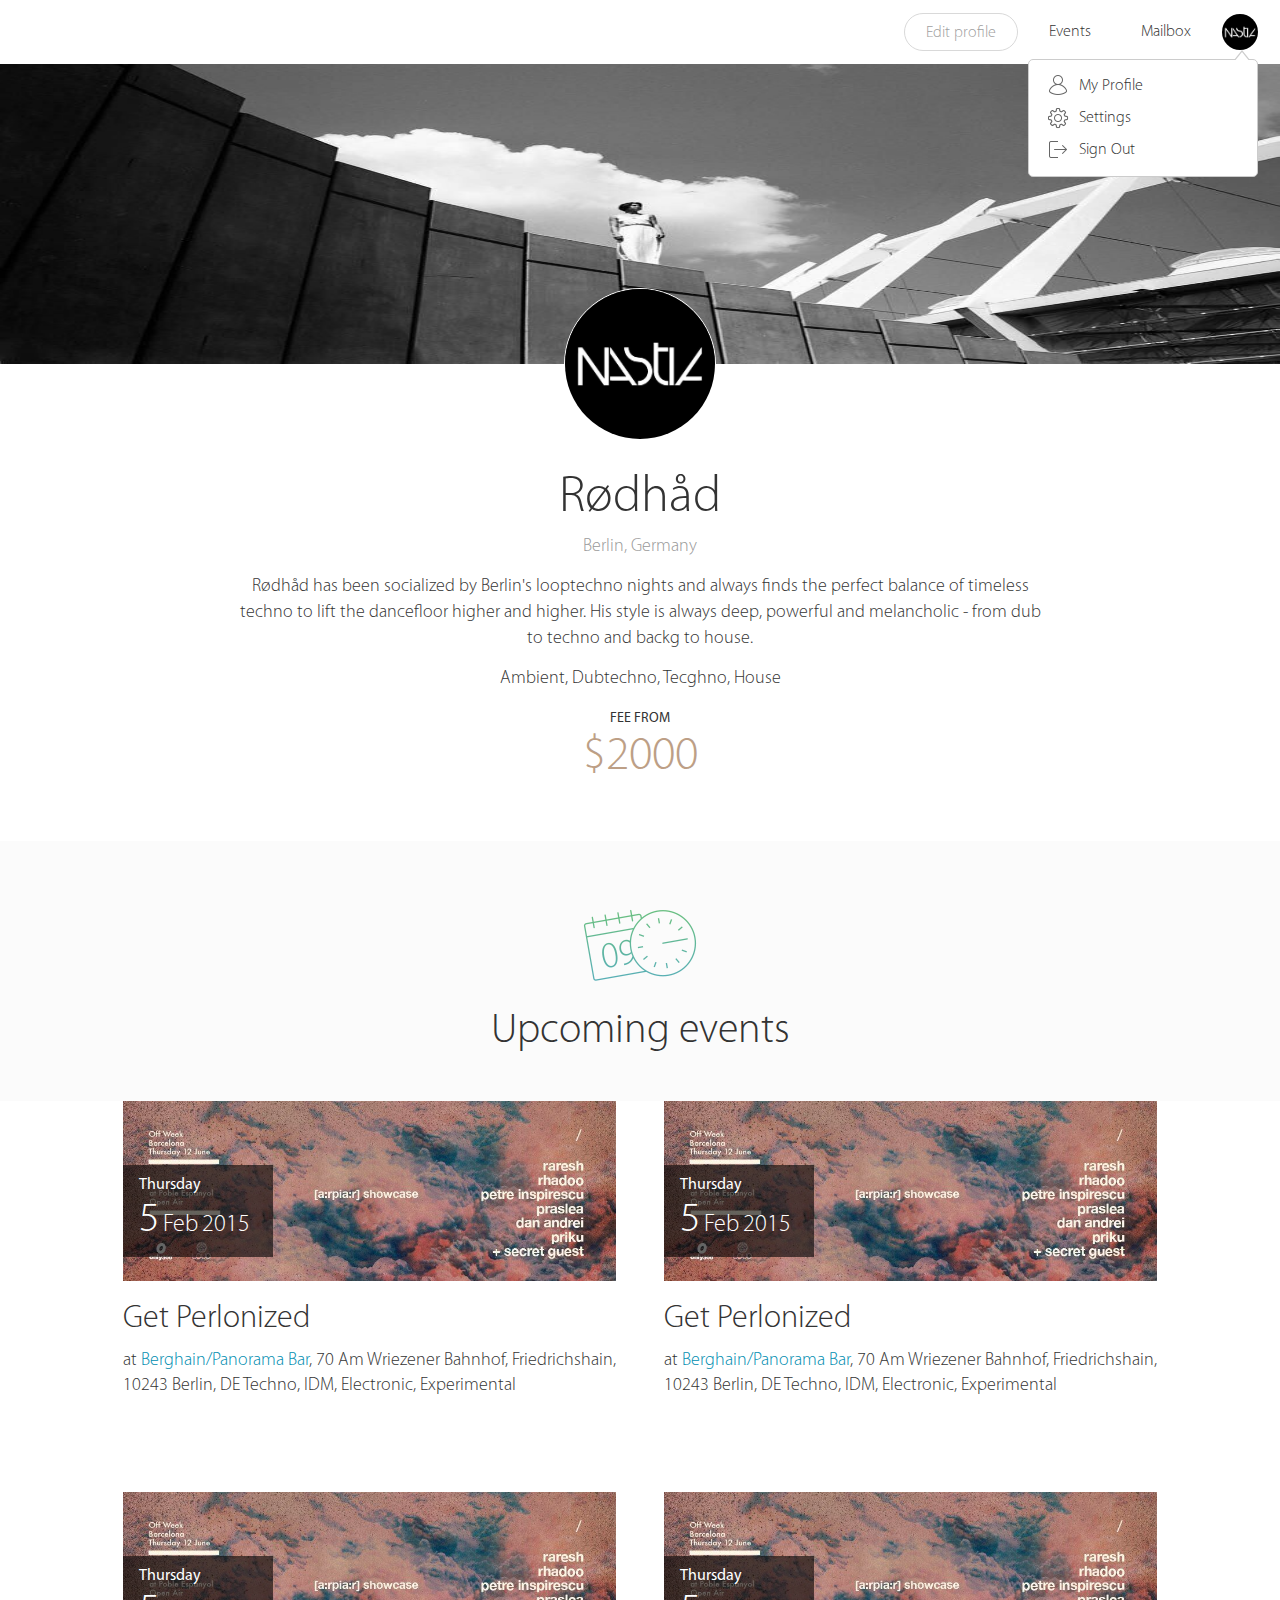
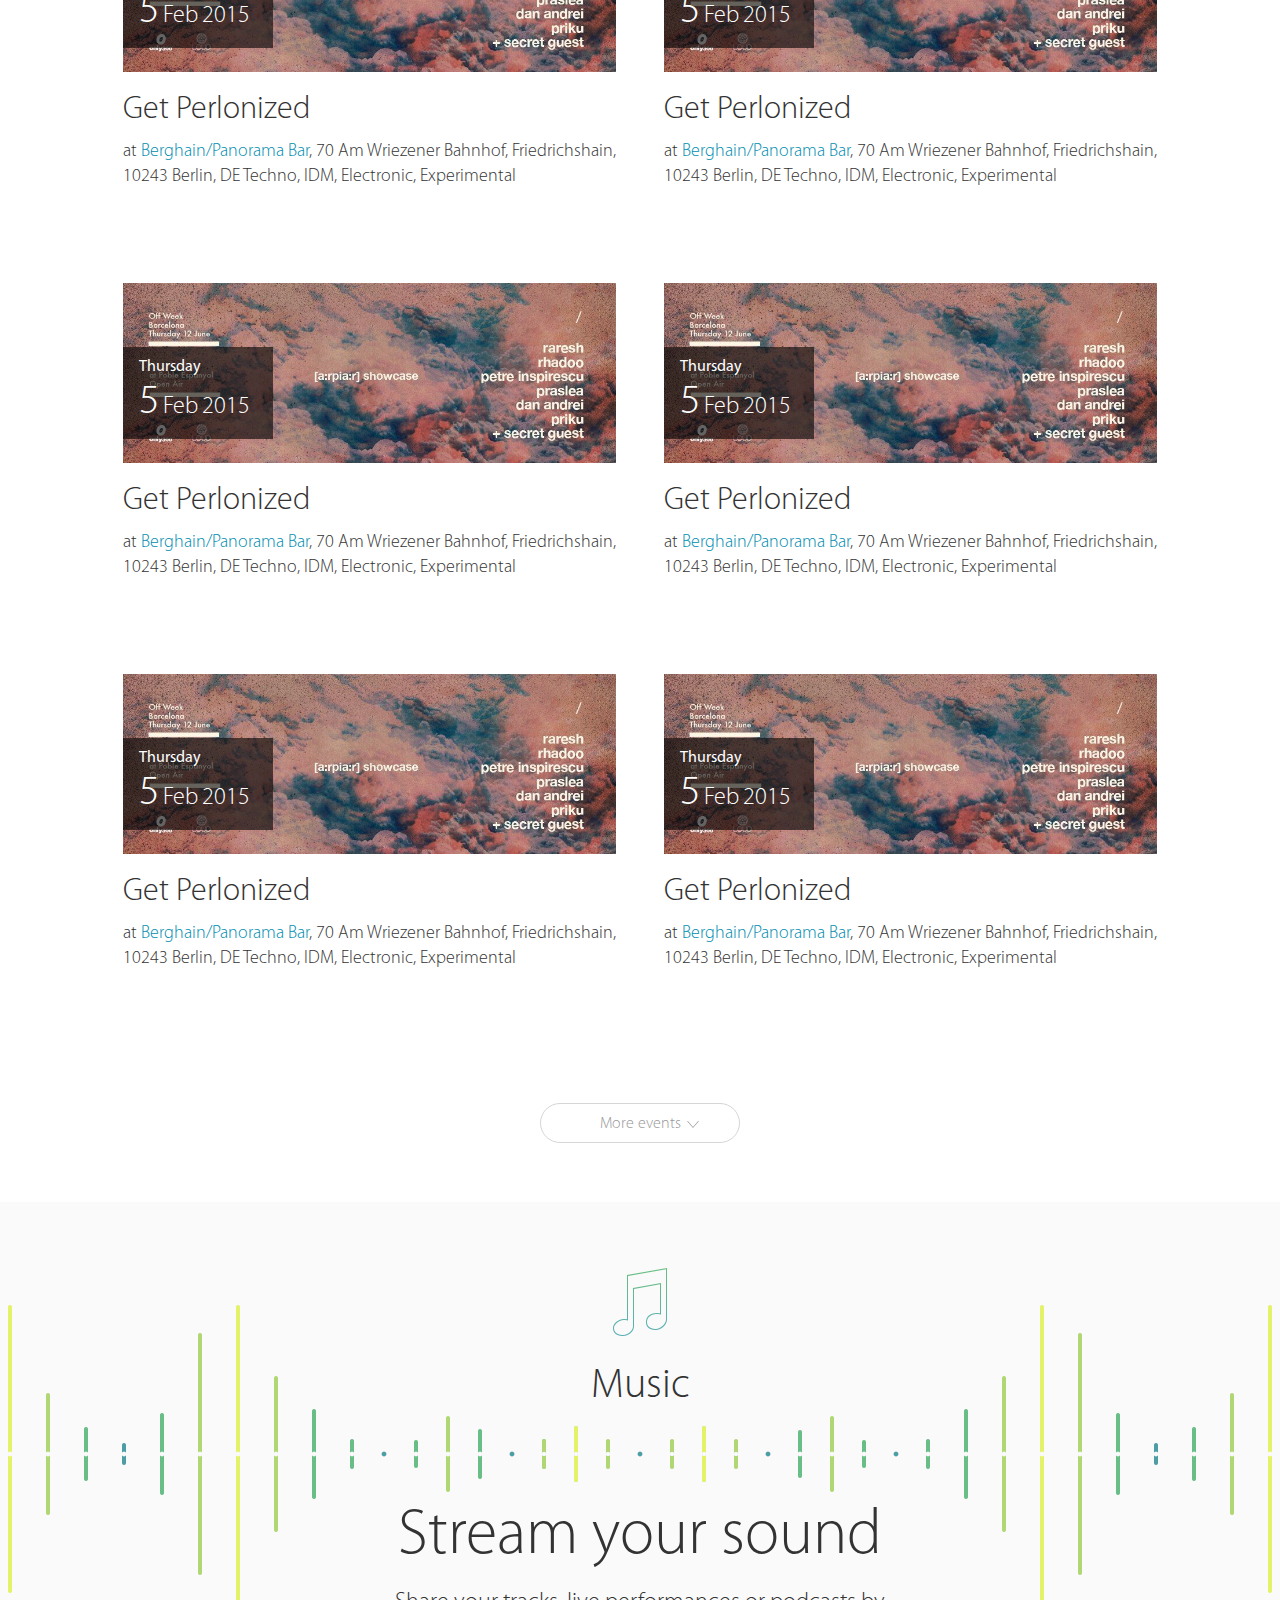
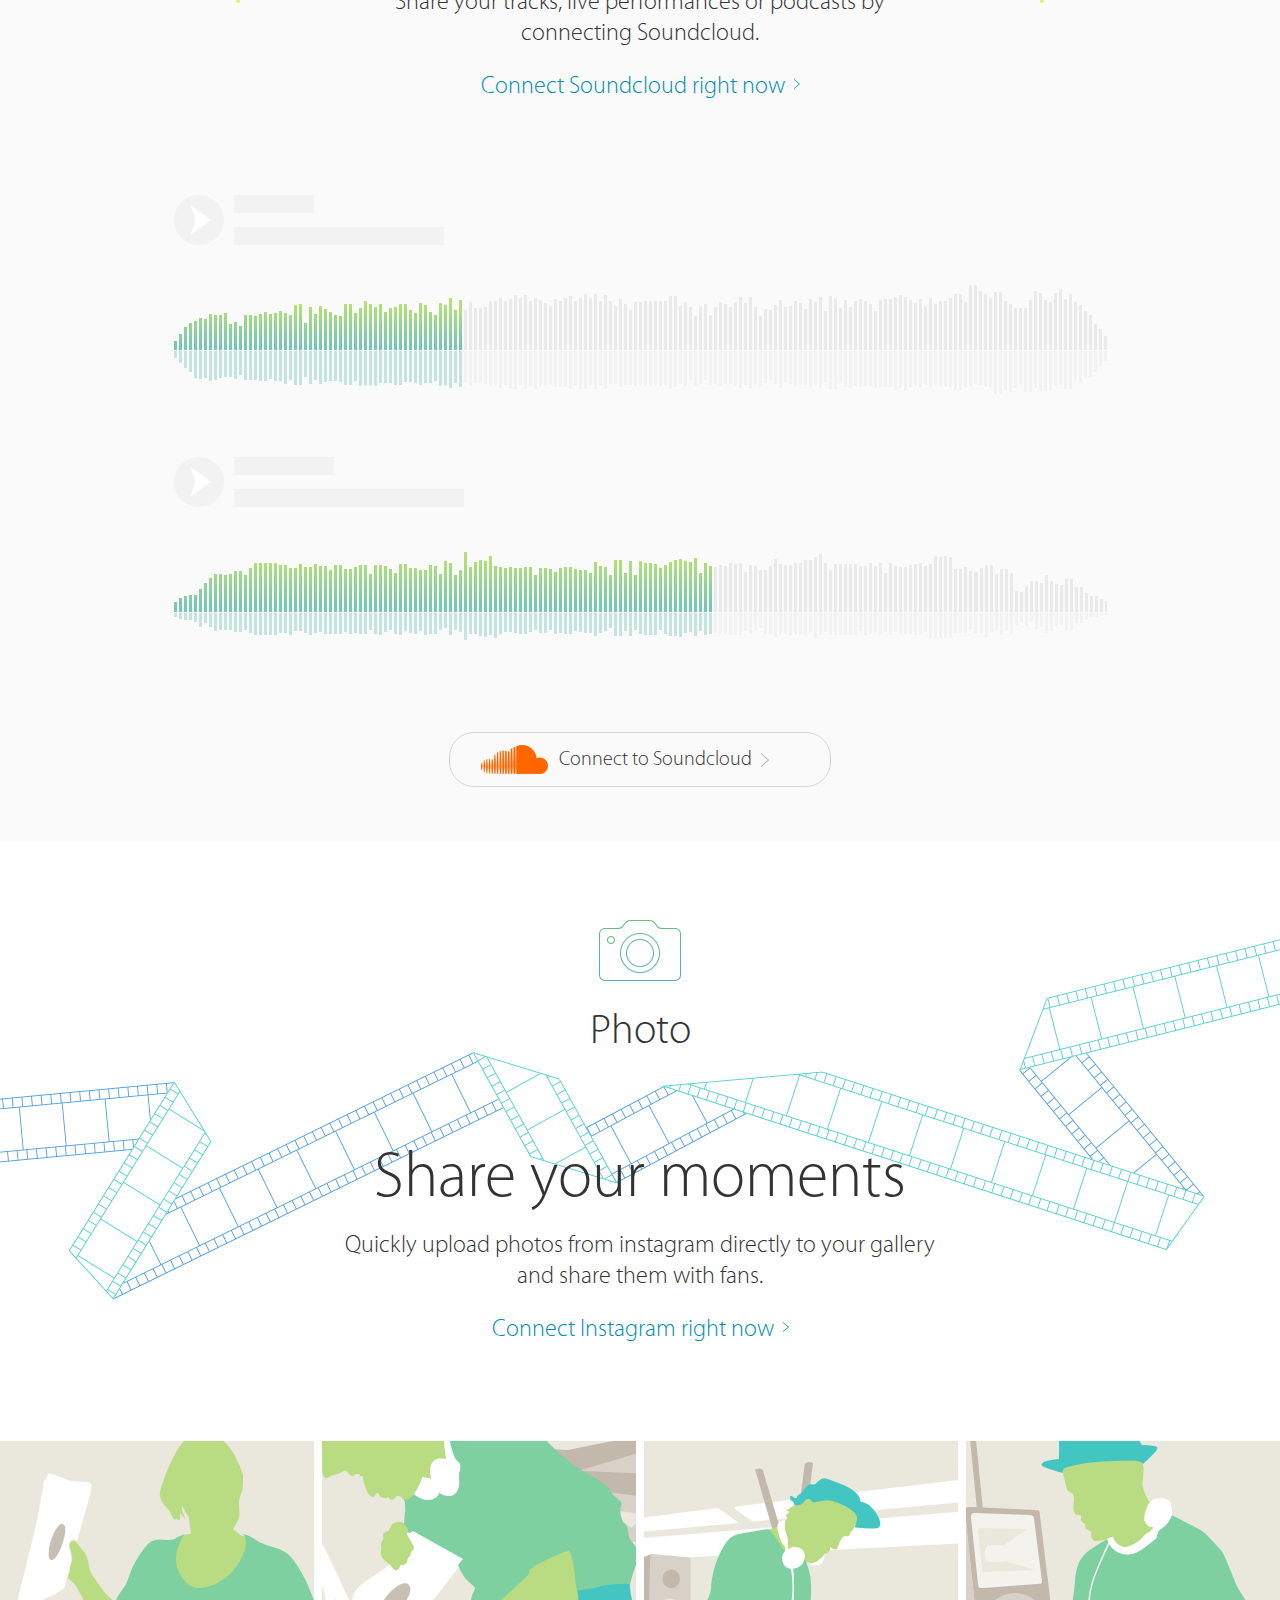
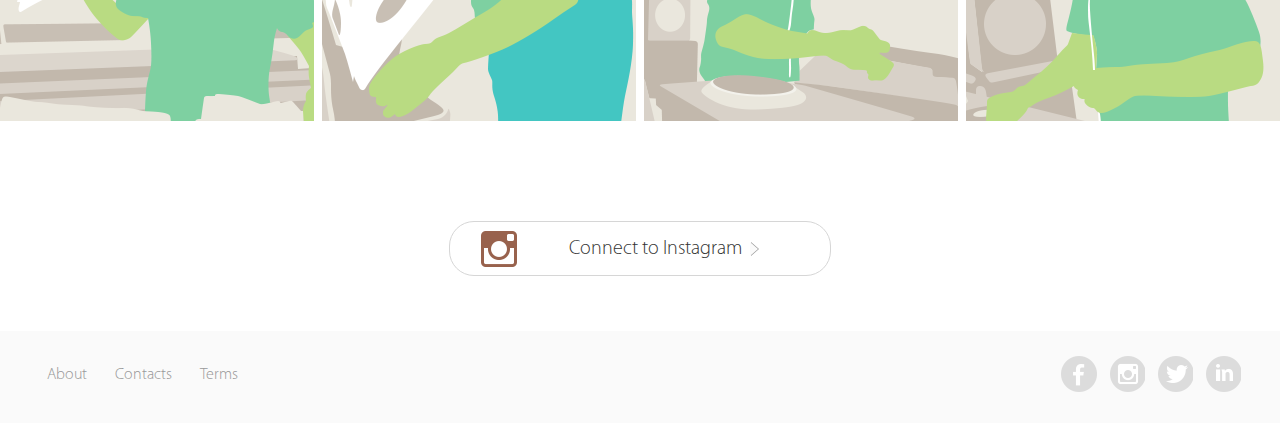
==== commit b4cc724f: "Fix some bugs" ====
--- a/profile.html
+++ b/profile.html
@@ -35,7 +35,7 @@
     <a href="#" class="actions__button actions__button--events">Events</a>
     <a href="#" class="actions__button actions__button--mailbox">Mailbox</a>
     <div class="account">
-      <a href="#"><img src="http://i.huffpost.com/gen/2233702/images/o-GRUMPY-CAT-facebook.jpg" alt="" class="account__photo" /></a>
+      <a href="#"><img src="images/pictures/demo-artist-ava.png" alt="" class="account__photo" /></a>
       <ul class="account__dropdown">
         <li><a href="#" class="account__dropdown-item my-profile">My Profile</a></li>
         <li><a href="#" class="account__dropdown-item settings">Settings</a></li>
@@ -44,9 +44,9 @@
     </div>
   </div>
   <div class="profile-cover">
-    <img src="http://i.huffpost.com/gen/2233702/images/o-GRUMPY-CAT-facebook.jpg" alt="" class="profile-cover__image" />
+    <img src="images/pictures/demo-artist.png" alt="" class="profile-cover__image" />
     <div class="profile-cover__photo">
-      <img src="http://i.huffpost.com/gen/2233702/images/o-GRUMPY-CAT-facebook.jpg" alt="" />
+      <img src="images/pictures/demo-artist-ava.png" alt="" />
     </div>
   </div>
   <div class="profile__info">
@@ -62,62 +62,122 @@
     <div class="listings">
       <div class="listing">
         <div class="listing__cover">
-          <img src="https://encrypted-tbn3.gstatic.com/images?q=tbn:ANd9GcT2D_DFuOXOf6hopZV4UORbP1K4Gta04ElCmtM1jOZPs9x3M8cx" alt="" />
-          <div class="listing__date">
-            <div class="day-name">Thursday</div>
-            <div class="date">
-              <span class="date__day">5</span>
-              <span class="date__month">Feb</span>
-              <span class="date__year">2015</span>
-            </div>
-          </div>
-        </div>
-        <div class="listing__title">Get Perlonized</div>
-        <div class="listing__description">at <a href="#">Berghain/Panorama Bar</a>, 70 Am Wriezener Bahnhof, Friedrichshain, 10243 Berlin, DE Techno, IDM, Electronic, Experimental</div>
-      </div>
-      <div class="listing">
-        <div class="listing__cover">
-          <img src="https://encrypted-tbn3.gstatic.com/images?q=tbn:ANd9GcT2D_DFuOXOf6hopZV4UORbP1K4Gta04ElCmtM1jOZPs9x3M8cx" alt="" />
-          <div class="listing__date">
-            <div class="day-name">Thursday</div>
-            <div class="date">
-              <span class="date__day">5</span>
-              <span class="date__month">Feb</span>
-              <span class="date__year">2015</span>
-            </div>
-          </div>
-        </div>
-        <div class="listing__title">Get Perlonized</div>
-        <div class="listing__description">at <a href="#">Berghain/Panorama Bar</a>, 70 Am Wriezener Bahnhof, Friedrichshain, 10243 Berlin, DE Techno, IDM, Electronic, Experimental</div>
-      </div>
-      <div class="listing">
-        <div class="listing__cover">
-          <img src="https://encrypted-tbn3.gstatic.com/images?q=tbn:ANd9GcT2D_DFuOXOf6hopZV4UORbP1K4Gta04ElCmtM1jOZPs9x3M8cx" alt="" />
-          <div class="listing__date">
-            <div class="day-name">Thursday</div>
-            <div class="date">
-              <span class="date__day">5</span>
-              <span class="date__month">Feb</span>
-              <span class="date__year">2015</span>
-            </div>
-          </div>
-        </div>
-        <div class="listing__title">Get Perlonized</div>
-        <div class="listing__description">at <a href="#">Berghain/Panorama Bar</a>, 70 Am Wriezener Bahnhof, Friedrichshain, 10243 Berlin, DE Techno, IDM, Electronic, Experimental</div>
-      </div>
-      <div class="listing">
-        <div class="listing__cover">
-          <img src="https://encrypted-tbn3.gstatic.com/images?q=tbn:ANd9GcT2D_DFuOXOf6hopZV4UORbP1K4Gta04ElCmtM1jOZPs9x3M8cx" alt="" />
-          <div class="listing__date">
-            <div class="day-name">Thursday</div>
-            <div class="date">
-              <span class="date__day">5</span>
-              <span class="date__month">Feb</span>
-              <span class="date__year">2015</span>
-            </div>
-          </div>
-        </div>
-        <div class="listing__title">Get Perlonized</div>
+          <a href="#"><img src="images/pictures/demo-event.png" alt="" /></a>
+          <div class="listing__date">
+            <div class="day-name">Thursday</div>
+            <div class="date">
+              <span class="date__day">5</span>
+              <span class="date__month">Feb</span>
+              <span class="date__year">2015</span>
+            </div>
+          </div>
+        </div>
+        <div class="listing__title"><a href="#">Get Perlonized</a></div>
+        <div class="listing__description">at <a href="#">Berghain/Panorama Bar</a>, 70 Am Wriezener Bahnhof, Friedrichshain, 10243 Berlin, DE Techno, IDM, Electronic, Experimental</div>
+      </div>
+      <div class="listing">
+        <div class="listing__cover">
+          <a href="#"><img src="images/pictures/demo-event.png" alt="" /></a>
+          <div class="listing__date">
+            <div class="day-name">Thursday</div>
+            <div class="date">
+              <span class="date__day">5</span>
+              <span class="date__month">Feb</span>
+              <span class="date__year">2015</span>
+            </div>
+          </div>
+        </div>
+        <div class="listing__title"><a href="#">Get Perlonized</a></div>
+        <div class="listing__description">at <a href="#">Berghain/Panorama Bar</a>, 70 Am Wriezener Bahnhof, Friedrichshain, 10243 Berlin, DE Techno, IDM, Electronic, Experimental</div>
+      </div>
+      <div class="listing">
+        <div class="listing__cover">
+          <a href="#"><img src="images/pictures/demo-event.png" alt="" /></a>
+          <div class="listing__date">
+            <div class="day-name">Thursday</div>
+            <div class="date">
+              <span class="date__day">5</span>
+              <span class="date__month">Feb</span>
+              <span class="date__year">2015</span>
+            </div>
+          </div>
+        </div>
+        <div class="listing__title"><a href="#">Get Perlonized</a></div>
+        <div class="listing__description">at <a href="#">Berghain/Panorama Bar</a>, 70 Am Wriezener Bahnhof, Friedrichshain, 10243 Berlin, DE Techno, IDM, Electronic, Experimental</div>
+      </div>
+      <div class="listing">
+        <div class="listing__cover">
+          <a href="#"><img src="images/pictures/demo-event.png" alt="" /></a>
+          <div class="listing__date">
+            <div class="day-name">Thursday</div>
+            <div class="date">
+              <span class="date__day">5</span>
+              <span class="date__month">Feb</span>
+              <span class="date__year">2015</span>
+            </div>
+          </div>
+        </div>
+        <div class="listing__title"><a href="#">Get Perlonized</a></div>
+        <div class="listing__description">at <a href="#">Berghain/Panorama Bar</a>, 70 Am Wriezener Bahnhof, Friedrichshain, 10243 Berlin, DE Techno, IDM, Electronic, Experimental</div>
+      </div>
+      <div class="listing">
+        <div class="listing__cover">
+          <a href="#"><img src="images/pictures/demo-event.png" alt="" /></a>
+          <div class="listing__date">
+            <div class="day-name">Thursday</div>
+            <div class="date">
+              <span class="date__day">5</span>
+              <span class="date__month">Feb</span>
+              <span class="date__year">2015</span>
+            </div>
+          </div>
+        </div>
+        <div class="listing__title"><a href="#">Get Perlonized</a></div>
+        <div class="listing__description">at <a href="#">Berghain/Panorama Bar</a>, 70 Am Wriezener Bahnhof, Friedrichshain, 10243 Berlin, DE Techno, IDM, Electronic, Experimental</div>
+      </div>
+      <div class="listing">
+        <div class="listing__cover">
+          <a href="#"><img src="images/pictures/demo-event.png" alt="" /></a>
+          <div class="listing__date">
+            <div class="day-name">Thursday</div>
+            <div class="date">
+              <span class="date__day">5</span>
+              <span class="date__month">Feb</span>
+              <span class="date__year">2015</span>
+            </div>
+          </div>
+        </div>
+        <div class="listing__title"><a href="#">Get Perlonized</a></div>
+        <div class="listing__description">at <a href="#">Berghain/Panorama Bar</a>, 70 Am Wriezener Bahnhof, Friedrichshain, 10243 Berlin, DE Techno, IDM, Electronic, Experimental</div>
+      </div>
+      <div class="listing">
+        <div class="listing__cover">
+          <a href="#"><img src="images/pictures/demo-event.png" alt="" /></a>
+          <div class="listing__date">
+            <div class="day-name">Thursday</div>
+            <div class="date">
+              <span class="date__day">5</span>
+              <span class="date__month">Feb</span>
+              <span class="date__year">2015</span>
+            </div>
+          </div>
+        </div>
+        <div class="listing__title"><a href="#">Get Perlonized</a></div>
+        <div class="listing__description">at <a href="#">Berghain/Panorama Bar</a>, 70 Am Wriezener Bahnhof, Friedrichshain, 10243 Berlin, DE Techno, IDM, Electronic, Experimental</div>
+      </div>
+      <div class="listing">
+        <div class="listing__cover">
+          <a href="#"><img src="images/pictures/demo-event.png" alt="" /></a>
+          <div class="listing__date">
+            <div class="day-name">Thursday</div>
+            <div class="date">
+              <span class="date__day">5</span>
+              <span class="date__month">Feb</span>
+              <span class="date__year">2015</span>
+            </div>
+          </div>
+        </div>
+        <div class="listing__title"><a href="#">Get Perlonized</a></div>
         <div class="listing__description">at <a href="#">Berghain/Panorama Bar</a>, 70 Am Wriezener Bahnhof, Friedrichshain, 10243 Berlin, DE Techno, IDM, Electronic, Experimental</div>
       </div>
     </div>
--- a/css/styles.css
+++ b/css/styles.css
@@ -222,7 +222,7 @@
     -webkit-animation-duration: 3s; }
   .form__line .form__line-inner {
     padding: 0 15px;
-    height: 76px;
+    min-height: 76px;
     display: table;
     width: 100%;
     font-family: "MyriadPro-Light";
@@ -599,81 +599,81 @@
       color: #666;
       margin: 0 40px; } }
 
-.footer--sign-up {
+.footer.footer--sign-up {
   border-top: 1px solid #a8a8a8;
   background: #f9f9f9;
   text-align: right;
   padding: 10px;
   position: relative;
   height: 44px;
-  z-index: -1;
+  z-index: 0;
   margin-top: -44px; }
   @media (min-width: 768px) {
-    .footer--sign-up {
+    .footer.footer--sign-up {
       padding: 18px 40px;
       border: 0;
       height: 100px;
       margin-top: -100px; } }
   @media (min-width: 1025px) {
-    .footer--sign-up {
+    .footer.footer--sign-up {
       padding: 25px 9%;
       height: 110px;
       margin-top: -110px; } }
-  .footer--sign-up .pagination {
+  .footer.footer--sign-up .pagination {
     color: #008db0;
     font-size: 18px;
     display: block;
     position: absolute;
     font-family: "MyriadPro-Light";
     top: 10px; }
-    .footer--sign-up .pagination--next {
+    .footer.footer--sign-up .pagination--next {
       right: 10px; }
       @media (min-width: 768px) {
-        .footer--sign-up .pagination--next {
+        .footer.footer--sign-up .pagination--next {
           right: 70px; } }
       @media (min-width: 1025px) {
-        .footer--sign-up .pagination--next {
+        .footer.footer--sign-up .pagination--next {
           right: 11%; } }
-    .footer--sign-up .pagination--prev {
+    .footer.footer--sign-up .pagination--prev {
       left: 10px; }
       @media (min-width: 768px) {
-        .footer--sign-up .pagination--prev {
+        .footer.footer--sign-up .pagination--prev {
           left: 70px; } }
       @media (min-width: 1025px) {
-        .footer--sign-up .pagination--prev {
+        .footer.footer--sign-up .pagination--prev {
           left: 11%; } }
     @media (min-width: 768px) {
-      .footer--sign-up .pagination {
+      .footer.footer--sign-up .pagination {
         color: #999;
         font-size: 16px;
         top: 18px; } }
-  .footer--sign-up .pagination__name {
+  .footer.footer--sign-up .pagination__name {
     display: none;
     position: absolute; }
     @media (min-width: 768px) {
-      .footer--sign-up .pagination__name {
+      .footer.footer--sign-up .pagination__name {
         color: #008db0;
         font-size: 32px;
         display: block;
         font-family: "MyriadPro-Light";
         top: 40px; }
-        .footer--sign-up .pagination__name:after, .footer--sign-up .pagination__name:before {
+        .footer.footer--sign-up .pagination__name:after, .footer.footer--sign-up .pagination__name:before {
           content: "";
           display: block;
           position: absolute;
           top: 50%;
           margin-top: -9px; }
-        .footer--sign-up .pagination__name--next {
+        .footer.footer--sign-up .pagination__name--next {
           right: 40px;
           padding-right: 26px; }
-          .footer--sign-up .pagination__name--next:before {
+          .footer.footer--sign-up .pagination__name--next:before {
             width: 0;
             height: 0;
             border-style: solid;
             border-width: 8.5px 0 8.5px 9px;
             border-color: transparent transparent transparent #008db0;
             right: 0; }
-          .footer--sign-up .pagination__name--next:after {
+          .footer.footer--sign-up .pagination__name--next:after {
             width: 0;
             height: 0;
             border-style: solid;
@@ -681,33 +681,34 @@
             border-color: transparent transparent transparent #f9f9f9;
             right: 2px; } }
     @media (min-width: 768px) and (min-width: 1025px) {
-      .footer--sign-up .pagination__name--next {
+      .footer.footer--sign-up .pagination__name--next {
         right: 9%; } }
     @media (min-width: 768px) {
-        .footer--sign-up .pagination__name--prev {
+        .footer.footer--sign-up .pagination__name--prev {
+          left: 9%;
           padding-left: 26px; }
-          .footer--sign-up .pagination__name--prev:before {
+          .footer.footer--sign-up .pagination__name--prev:before {
             width: 0;
             height: 0;
             border-style: solid;
             border-width: 8.5px 9px 8.5px 0;
             border-color: transparent #008db0 transparent transparent;
             left: 0; }
-          .footer--sign-up .pagination__name--prev:after {
+          .footer.footer--sign-up .pagination__name--prev:after {
             width: 0;
             height: 0;
             border-style: solid;
             border-width: 8.5px 9px 8.5px 0;
             border-color: transparent #f9f9f9 transparent transparent;
             left: 2px; } }
-  .footer--sign-up .footer__get-started {
+  .footer.footer--sign-up .footer__get-started {
     font-size: 18px;
     color: #008db0;
     display: block;
     position: absolute;
     right: 10px; }
     @media (min-width: 768px) {
-      .footer--sign-up .footer__get-started {
+      .footer.footer--sign-up .footer__get-started {
         font-size: 26px;
         color: #fff;
         position: absolute;
@@ -720,20 +721,20 @@
         -moz-border-radius: 30px;
         -ms-border-radius: 30px;
         border-radius: 30px; }
-        .footer--sign-up .footer__get-started:after, .footer--sign-up .footer__get-started:before {
+        .footer.footer--sign-up .footer__get-started:after, .footer.footer--sign-up .footer__get-started:before {
           content: "";
           display: block;
           position: absolute;
           top: 50%;
           margin-top: -10px; }
-        .footer--sign-up .footer__get-started:before {
+        .footer.footer--sign-up .footer__get-started:before {
           width: 0;
           height: 0;
           border-style: solid;
           border-width: 8.5px 0 8.5px 9px;
           border-color: transparent transparent transparent #fff;
           right: 30px; }
-        .footer--sign-up .footer__get-started:after {
+        .footer.footer--sign-up .footer__get-started:after {
           width: 0;
           height: 0;
           border-style: solid;
@@ -741,7 +742,7 @@
           border-color: transparent transparent transparent #68be80;
           right: 32px; } }
     @media (min-width: 1025px) {
-      .footer--sign-up .footer__get-started {
+      .footer.footer--sign-up .footer__get-started {
         right: 9%; } }
 
 .steps {
@@ -1489,11 +1490,15 @@
   @media (min-width: 1680px) {
     .profile-events .listing {
       width: 33.3%;
-      padding: 0 24px 0 0; }
+      padding: 0 24px 0 24px; }
+      .profile-events .listing:nth-child(1) {
+        padding: 0 24px 0 24px !important; }
       .profile-events .listing:nth-child(2n) {
         padding: 0 24px 0 24px; }
       .profile-events .listing:nth-child(3n) {
-        padding: 0 0 0 24px; } }
+        padding: 0 0 0 24px; }
+      .profile-events .listing:nth-child(3n+1) {
+        padding: 0 24px 0 24px; } }
 .profile-events .more {
   margin: 0 20px; }
   @media (min-width: 768px) {
@@ -1695,15 +1700,16 @@
       border-radius: 25px;
       font-family: "MyriadPro-Light";
       margin: 78px auto 0;
-      max-width: 382px;
+      max-width: 90%;
       text-align: center;
       clear: both;
-      background: url("../images/icons/icon-connect-soundcloud.png") no-repeat 25px 50%; }
+      background: url("../images/icons/icon-connect-soundcloud.png") no-repeat 15px 50%; }
       @media (min-width: 768px) {
         .profile-music .cloud .connect,
         .profile-photo .cloud .connect {
           height: 55px;
           line-height: 55px;
+          max-width: 382px;
           font-size: 20px;
           margin-top: 93px;
           padding-left: 30px;
@@ -1976,61 +1982,66 @@
         padding: 13px 0 13px 36px; } }
     .tabs .tabs__head .tabs__item--active {
       color: #333; }
-.tabs .tabs__body .tabs__content {
-  overflow: hidden;
-  height: 0px;
-  position: relative;
-  opacity: 0;
-  transition: opacity 500ms; }
-  .tabs .tabs__body .tabs__content::after {
-    clear: both;
-    content: "";
-    display: table; }
-  @media (max-width: 1024px) {
-    .tabs .tabs__body .tabs__content {
-      clip: auto !important; } }
-  @media (min-width: 768px) {
-    .tabs .tabs__body .tabs__content {
-      padding: 0 17px; } }
-  @media (min-width: 1025px) {
-    .tabs .tabs__body .tabs__content {
-      padding: 0;
-      opacity: 1;
+.tabs .tabs__body {
+  -webkit-user-select: auto;
+  -moz-user-select: auto;
+  -ms-user-select: auto;
+  user-select: auto; }
+  .tabs .tabs__body .tabs__content {
+    overflow: hidden;
+    height: 0px;
+    position: relative;
+    opacity: 0;
+    transition: opacity 500ms; }
+    .tabs .tabs__body .tabs__content::after {
+      clear: both;
+      content: "";
+      display: table; }
+    @media (max-width: 1024px) {
+      .tabs .tabs__body .tabs__content {
+        clip: auto !important; } }
+    @media (min-width: 768px) {
+      .tabs .tabs__body .tabs__content {
+        padding: 0 17px; } }
+    @media (min-width: 1025px) {
+      .tabs .tabs__body .tabs__content {
+        padding: 0;
+        opacity: 1;
+        overflow: visible;
+        height: auto;
+        transition: none; }
+        .tabs .tabs__body .tabs__content.tabs__content--artists .tabs__title {
+          text-align: right; } }
+    .tabs .tabs__body .tabs__content--active {
       overflow: visible;
       height: auto;
-      transition: none; }
-      .tabs .tabs__body .tabs__content.tabs__content--artists .tabs__title {
-        text-align: right; } }
-  .tabs .tabs__body .tabs__content--active {
-    overflow: visible;
-    height: auto;
-    opacity: 1;
-    transition: opacity 500ms; }
-  .tabs .tabs__body .tabs__content .tabs__title {
-    font-size: 32px;
-    padding: 13px 0 27px 24px;
-    font-family: "MyriadPro-Light";
-    color: #333;
-    display: none; }
-    .tabs .tabs__body .tabs__content .tabs__title--sticked {
-      position: fixed;
+      opacity: 1;
+      transition: opacity 500ms; }
+    .tabs .tabs__body .tabs__content .tabs__title {
       font-size: 32px;
-      top: 0;
-      width: 100%;
-      z-index: 11;
-      background: rgba(255, 255, 255, 0.97); }
-    @media (min-width: 1025px) {
-      .tabs .tabs__body .tabs__content .tabs__title {
-        display: block;
-        padding-left: 116px;
-        padding-right: 116px; } }
-    @media (min-width: 1440px) {
-      .tabs .tabs__body .tabs__content .tabs__title {
-        padding: 35px 140px 41px 140px;
-        font-size: 52px; }
-        .tabs .tabs__body .tabs__content .tabs__title--sticked {
-          font-size: 32px;
-          padding: 14px 140px 14px 140px; } }
+      padding: 13px 0 27px 24px;
+      font-family: "MyriadPro-Light";
+      color: #333;
+      display: none; }
+      .tabs .tabs__body .tabs__content .tabs__title--sticked {
+        position: fixed;
+        font-size: 32px;
+        top: 0;
+        width: 100%;
+        z-index: 11;
+        background: rgba(255, 255, 255, 0.97); }
+      @media (min-width: 1025px) {
+        .tabs .tabs__body .tabs__content .tabs__title {
+          display: block;
+          padding-left: 116px;
+          padding-right: 116px; } }
+      @media (min-width: 1440px) {
+        .tabs .tabs__body .tabs__content .tabs__title {
+          padding: 35px 140px 41px 140px;
+          font-size: 52px; }
+          .tabs .tabs__body .tabs__content .tabs__title--sticked {
+            font-size: 32px;
+            padding: 14px 140px 14px 140px; } }
 
 .twentytwenty-container {
   z-index: 0;
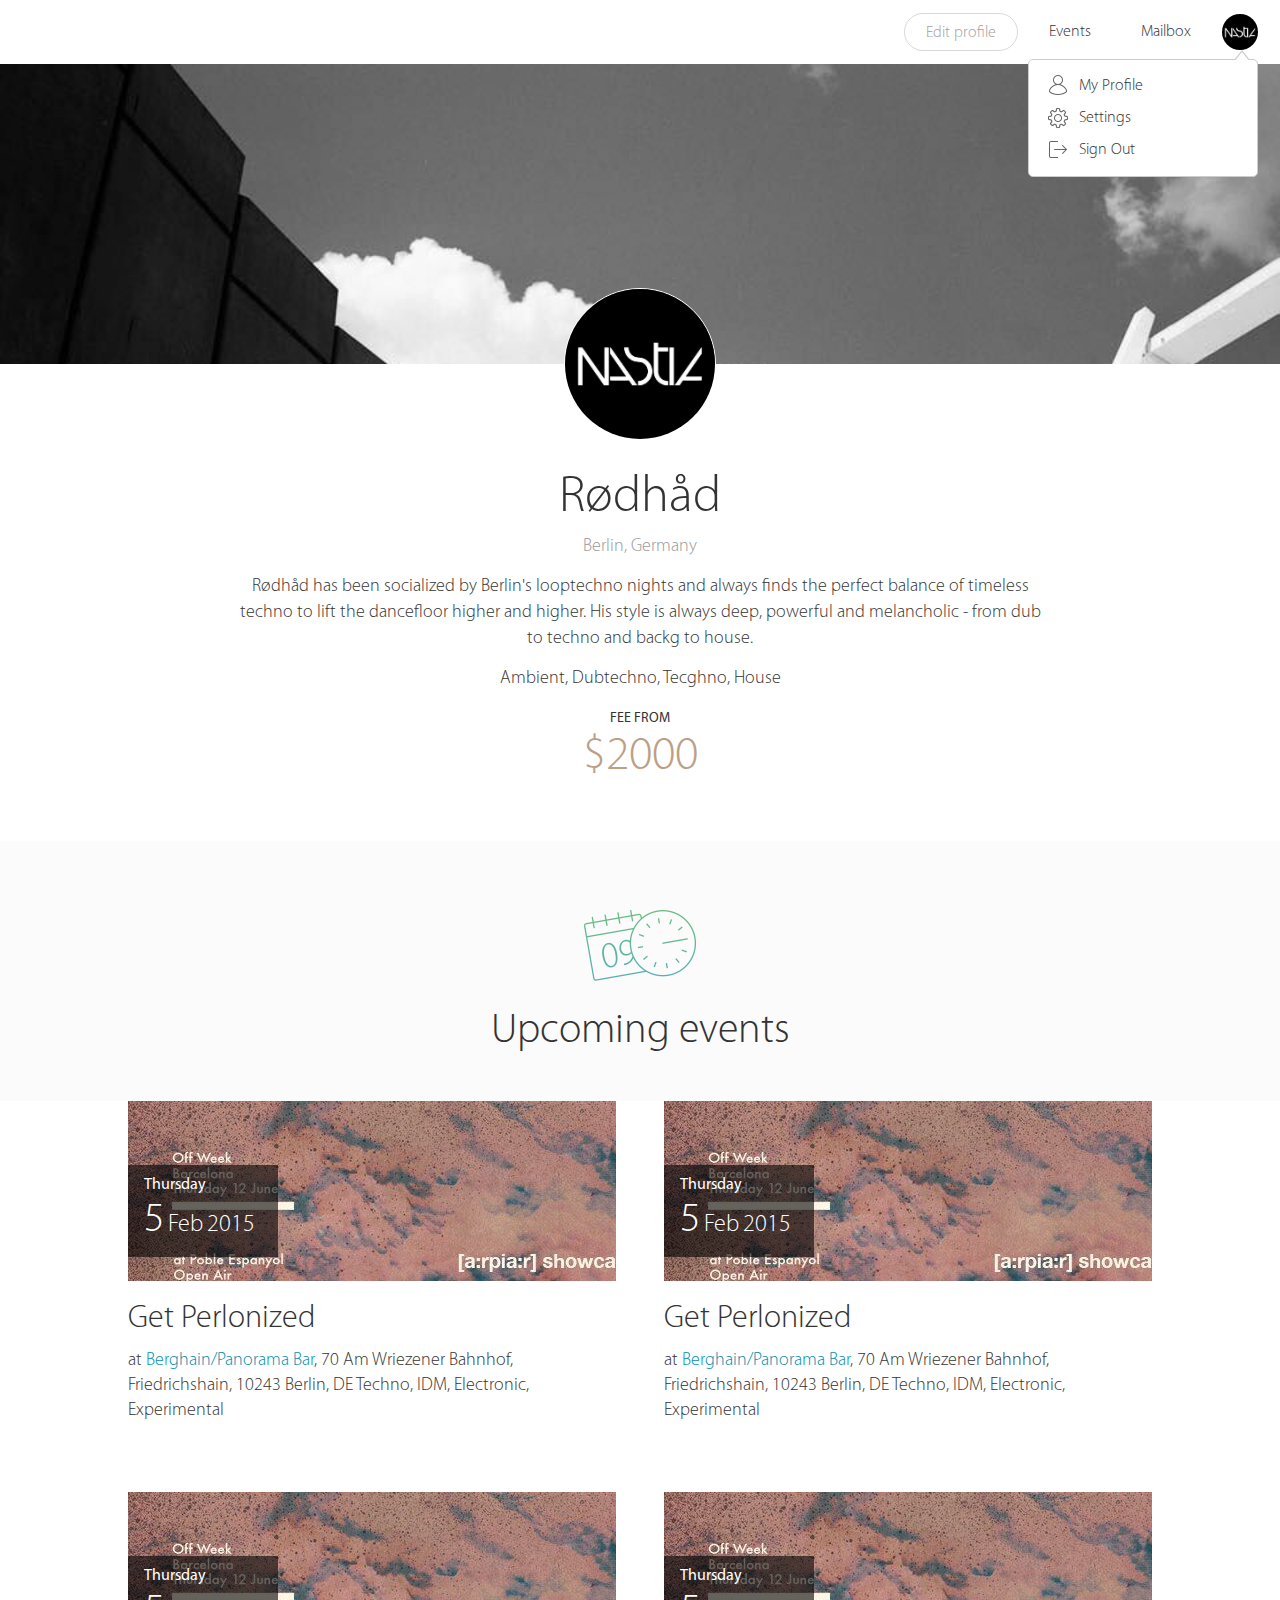
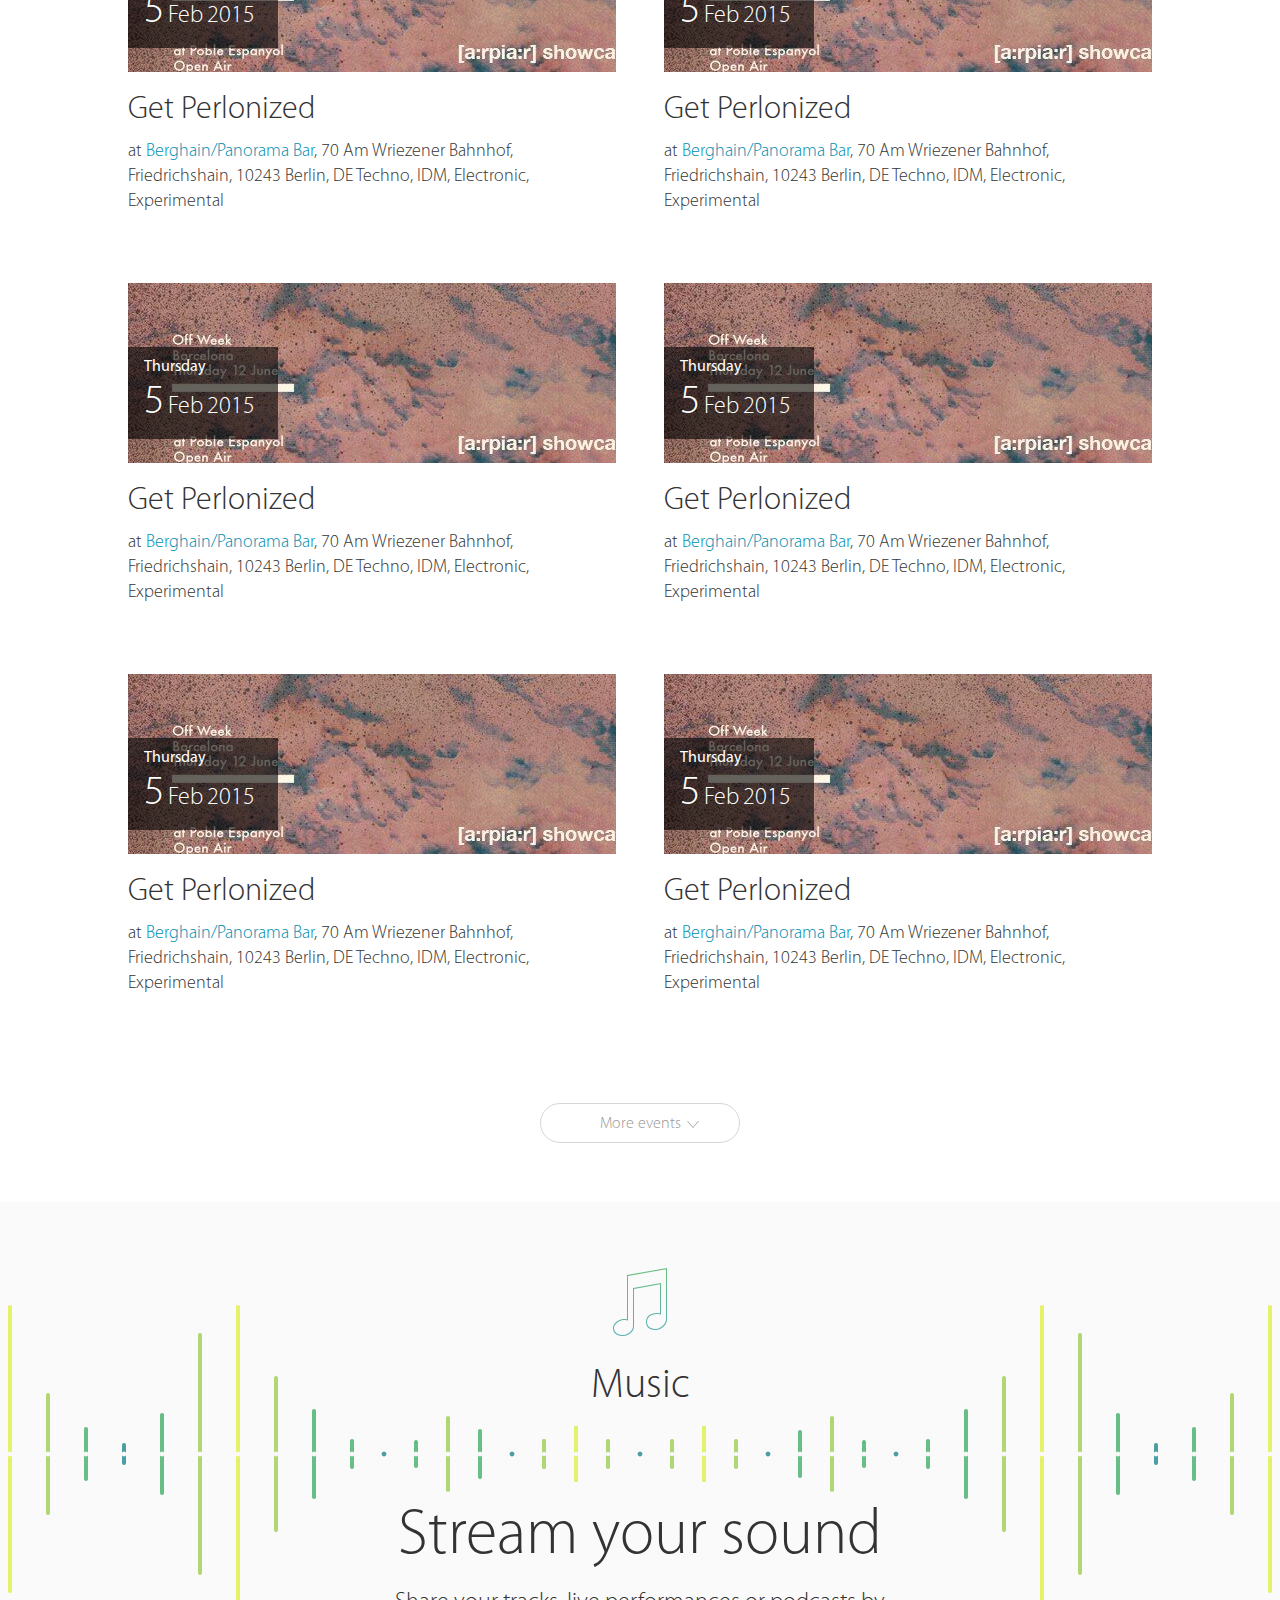
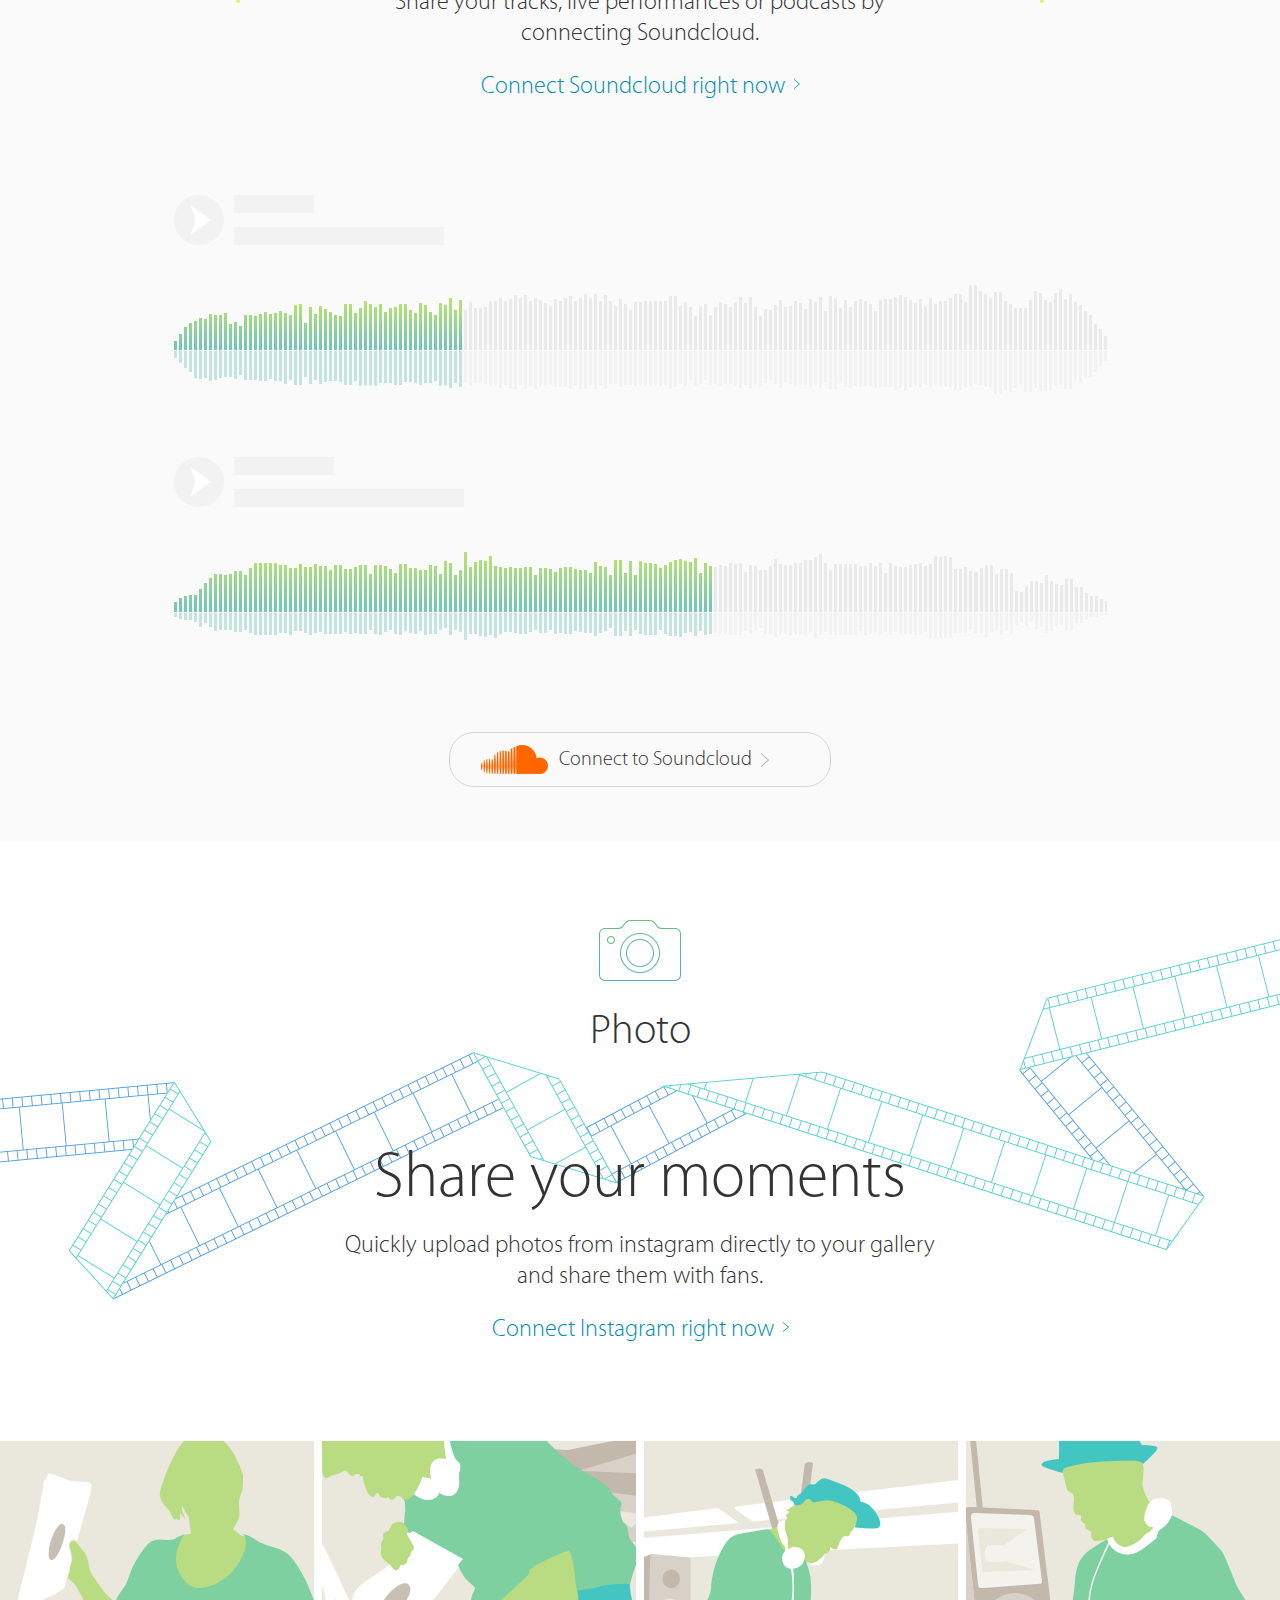
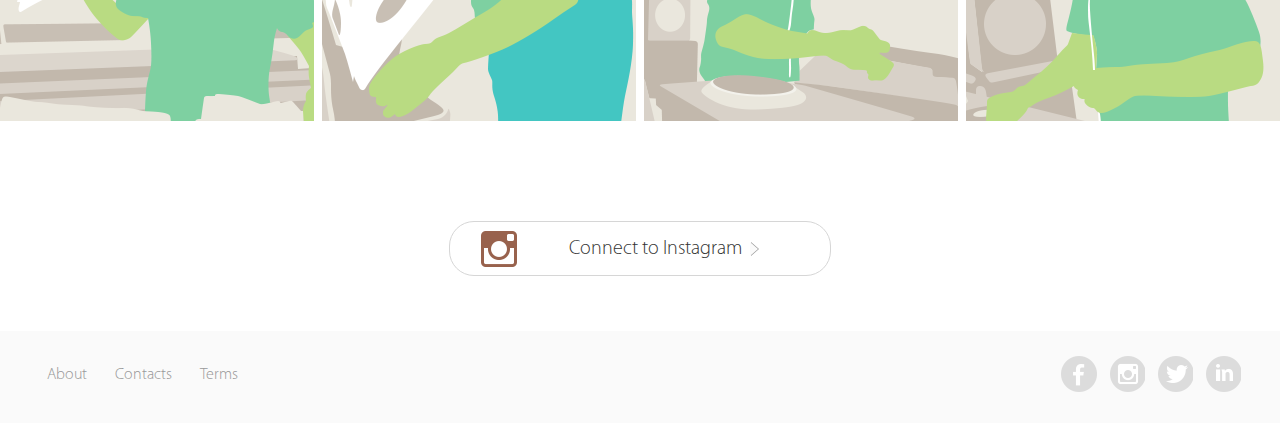
==== commit c4cfc3ad: "Latest fixes" ====
--- a/profile.html
+++ b/profile.html
@@ -44,7 +44,9 @@
     </div>
   </div>
   <div class="profile-cover">
-    <img src="images/pictures/demo-artist.png" alt="" class="profile-cover__image" />
+    <div class="profile-cover__image">
+      <img src="images/pictures/demo-artist.png" alt="" />
+    </div>
     <div class="profile-cover__photo">
       <img src="images/pictures/demo-artist-ava.png" alt="" />
     </div>
--- a/css/styles.css
+++ b/css/styles.css
@@ -125,10 +125,12 @@
     height: 280px;
     overflow: hidden; }
     .listing .listing__cover img {
-      width: 100%;
+      min-width: 100%;
+      width: auto;
       height: auto;
       position: absolute;
-      z-index: 0; }
+      z-index: 0;
+      max-width: none; }
     @media (min-width: 768px) {
       .listing .listing__cover {
         height: 180px; } }
@@ -1100,10 +1102,12 @@
   font-size: 0;
   position: absolute;
   top: 0;
-  z-index: 2; }
+  z-index: 2;
+  width: 100%; }
   @media (min-width: 768px) {
     .actions {
       right: 0;
+      text-align: right;
       padding: 13px 4px 0; } }
   .actions .actions__button {
     display: inline-block;
@@ -1380,9 +1384,13 @@
     .profile-cover {
       height: 300px; } }
   .profile-cover .profile-cover__image {
-    width: auto;
     height: 100%;
-    min-width: 100%; }
+    position: relative;
+    overflow: hidden; }
+    .profile-cover .profile-cover__image img {
+      min-height: 100%;
+      min-width: 100%;
+      width: auto; }
   .profile-cover .profile-cover__photo {
     width: 152px;
     border: 1px solid #fff;
@@ -1469,10 +1477,7 @@
     padding: 0; } }
 @media (min-width: 1260px) {
   .profile-events .listings {
-    max-width: 1034px; } }
-@media (min-width: 1680px) {
-  .profile-events .listings {
-    max-width: 1380px; } }
+    max-width: 80%; } }
 .profile-events .listing {
   padding-bottom: 0;
   margin-top: 31px; }
